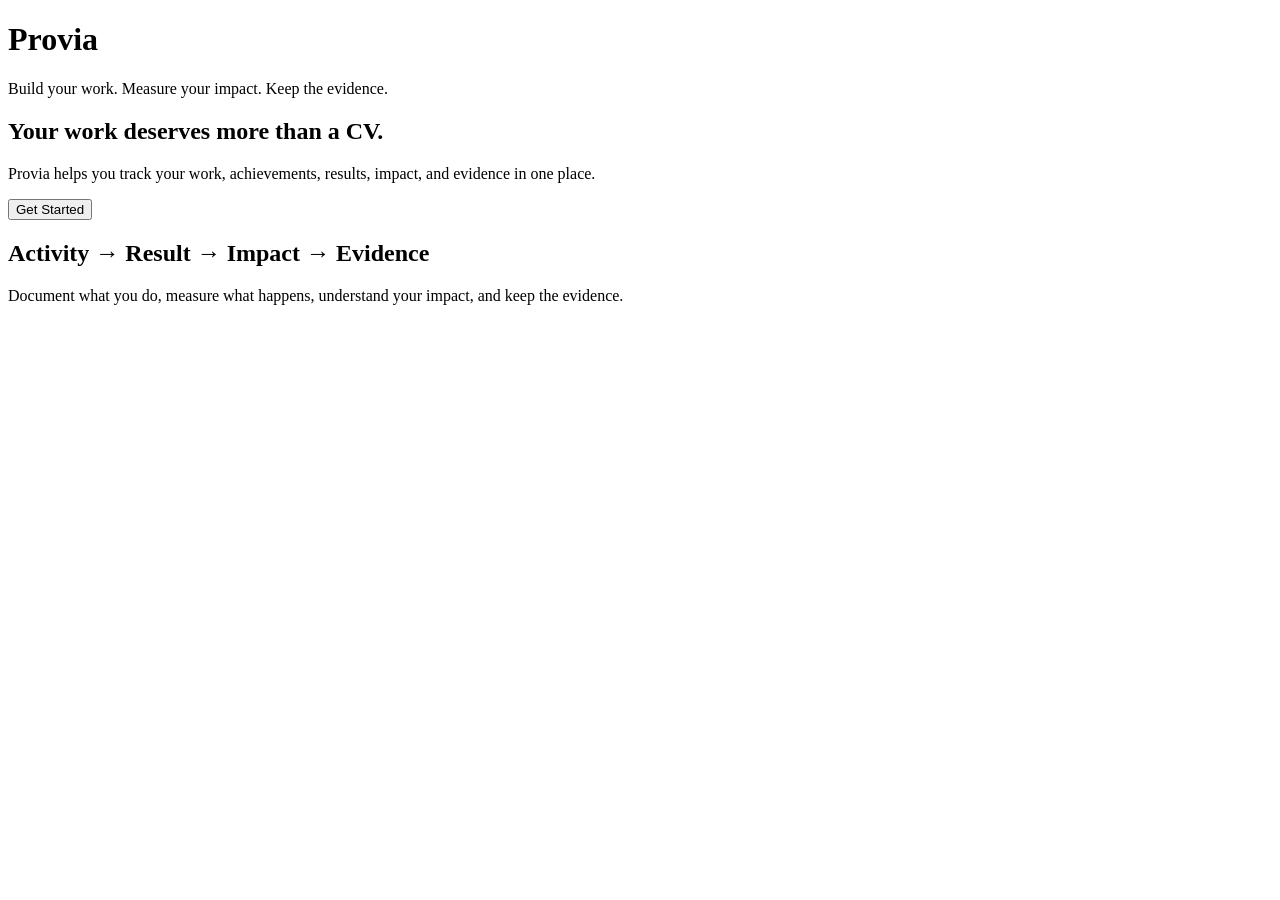
==== src/index.html @ b2397520 "Create initial Provia landing page Created the first Provia landing page with the core message and i" ====
<!DOCTYPE html>
<html lang="en">
<head>
    <meta charset="UTF-8">
    <meta name="viewport" content="width=device-width, initial-scale=1.0">
    <title>Provia — Professional Impact Platform</title>
    <link rel="stylesheet" href="style.css">
</head>
<body>

    <header>
        <h1>Provia</h1>
        <p>Build your work. Measure your impact. Keep the evidence.</p>
    </header>

    <main>
        <section>
            <h2>Your work deserves more than a CV.</h2>

            <p>
                Provia helps you track your work, achievements,
                results, impact, and evidence in one place.
            </p>

            <button>Get Started</button>
        </section>

        <section>
            <h2>Activity → Result → Impact → Evidence</h2>

            <p>
                Document what you do, measure what happens,
                understand your impact, and keep the evidence.
            </p>
        </section>
    </main>

</body>
</html>
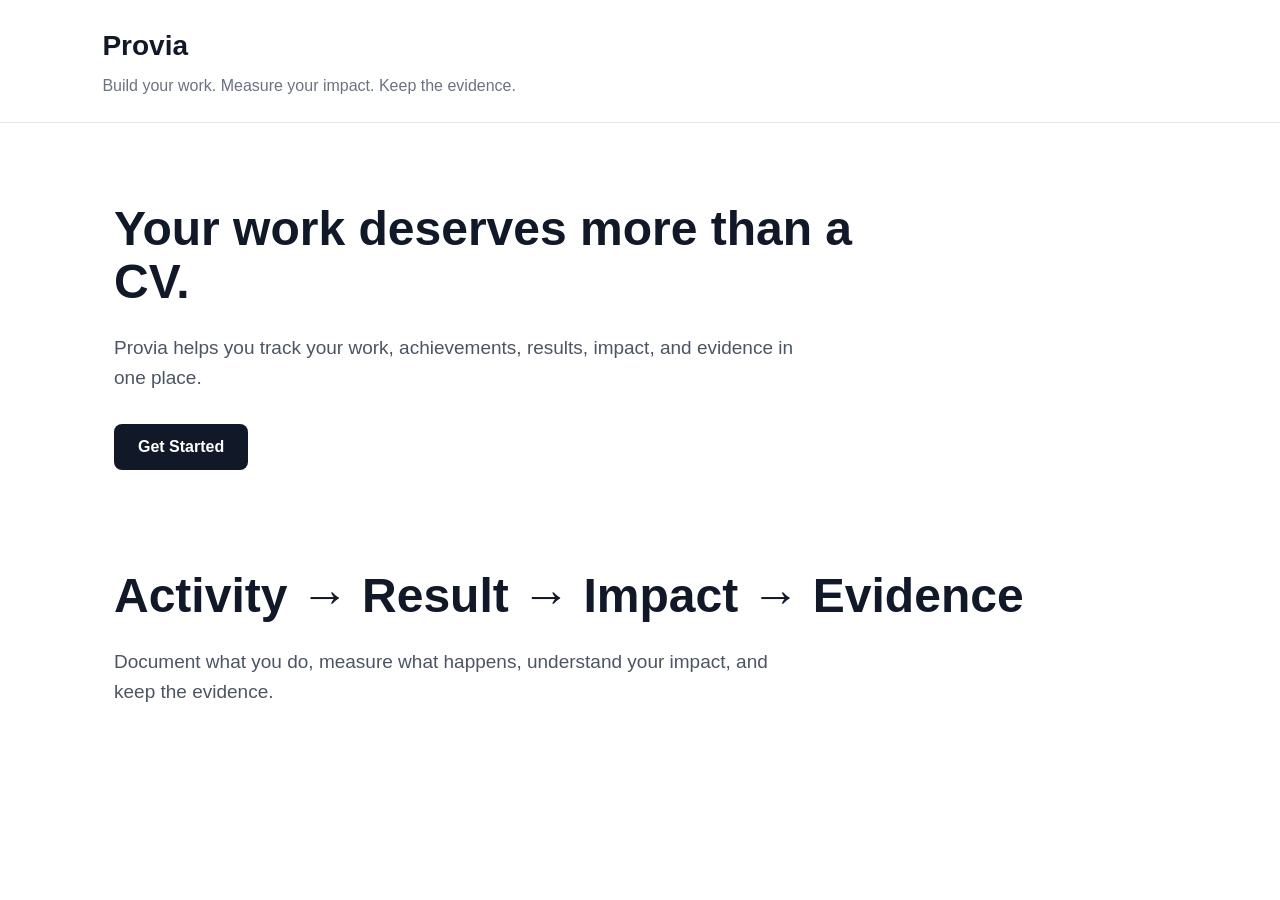
==== commit 8e910b02: "Connect landing page to signup Connected the Get Started button on the Provia landing page to the si" ====
--- a/src/index.html
+++ b/src/index.html
@@ -22,7 +22,9 @@
                 results, impact, and evidence in one place.
             </p>
 
-            <button>Get Started</button>
+           <a href="signup.html">
+    <button>Get Started</button>
+</a>
         </section>
 
         <section>
--- a/src/style.css
+++ b/src/style.css
@@ -0,0 +1,82 @@
+* {
+    box-sizing: border-box;
+    margin: 0;
+    padding: 0;
+}
+
+body {
+    font-family: Arial, sans-serif;
+    background: #ffffff;
+    color: #111827;
+    line-height: 1.6;
+}
+
+header {
+    padding: 24px 8%;
+    border-bottom: 1px solid #e5e7eb;
+}
+
+header h1 {
+    font-size: 28px;
+    margin-bottom: 4px;
+}
+
+header p {
+    color: #6b7280;
+}
+
+main {
+    max-width: 1100px;
+    margin: 0 auto;
+    padding: 80px 24px;
+}
+
+section {
+    margin-bottom: 100px;
+}
+
+section:first-child {
+    max-width: 750px;
+}
+
+h2 {
+    font-size: 48px;
+    line-height: 1.1;
+    margin-bottom: 24px;
+}
+
+section p {
+    font-size: 19px;
+    color: #4b5563;
+    max-width: 700px;
+    margin-bottom: 30px;
+}
+
+button {
+    border: none;
+    border-radius: 8px;
+    padding: 14px 24px;
+    font-size: 16px;
+    font-weight: 600;
+    cursor: pointer;
+    background: #111827;
+    color: #ffffff;
+}
+
+button:hover {
+    opacity: 0.9;
+}
+
+max-width: 700px {
+    main {
+        padding: 50px 20px;
+    }
+
+    h2 {
+        font-size: 36px;
+    }
+
+    section p {
+        font-size: 17px;
+    }
+}
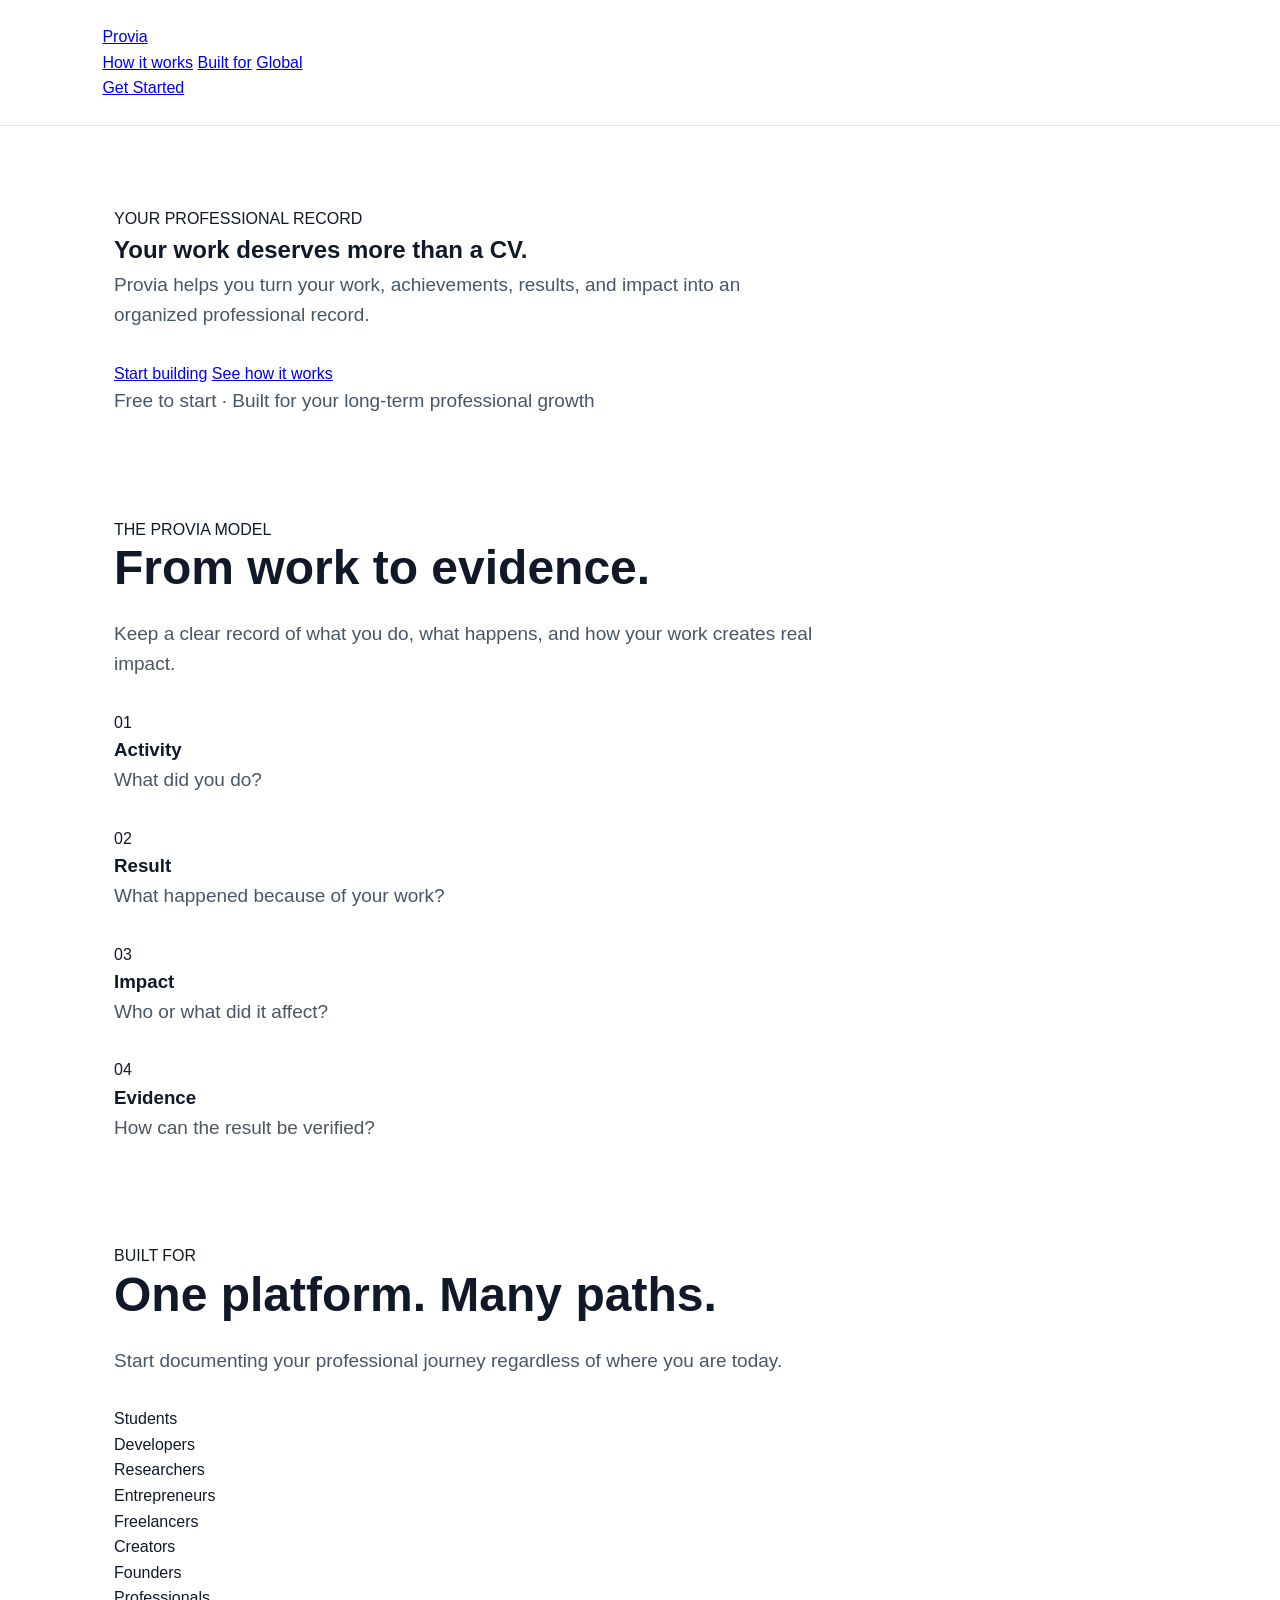
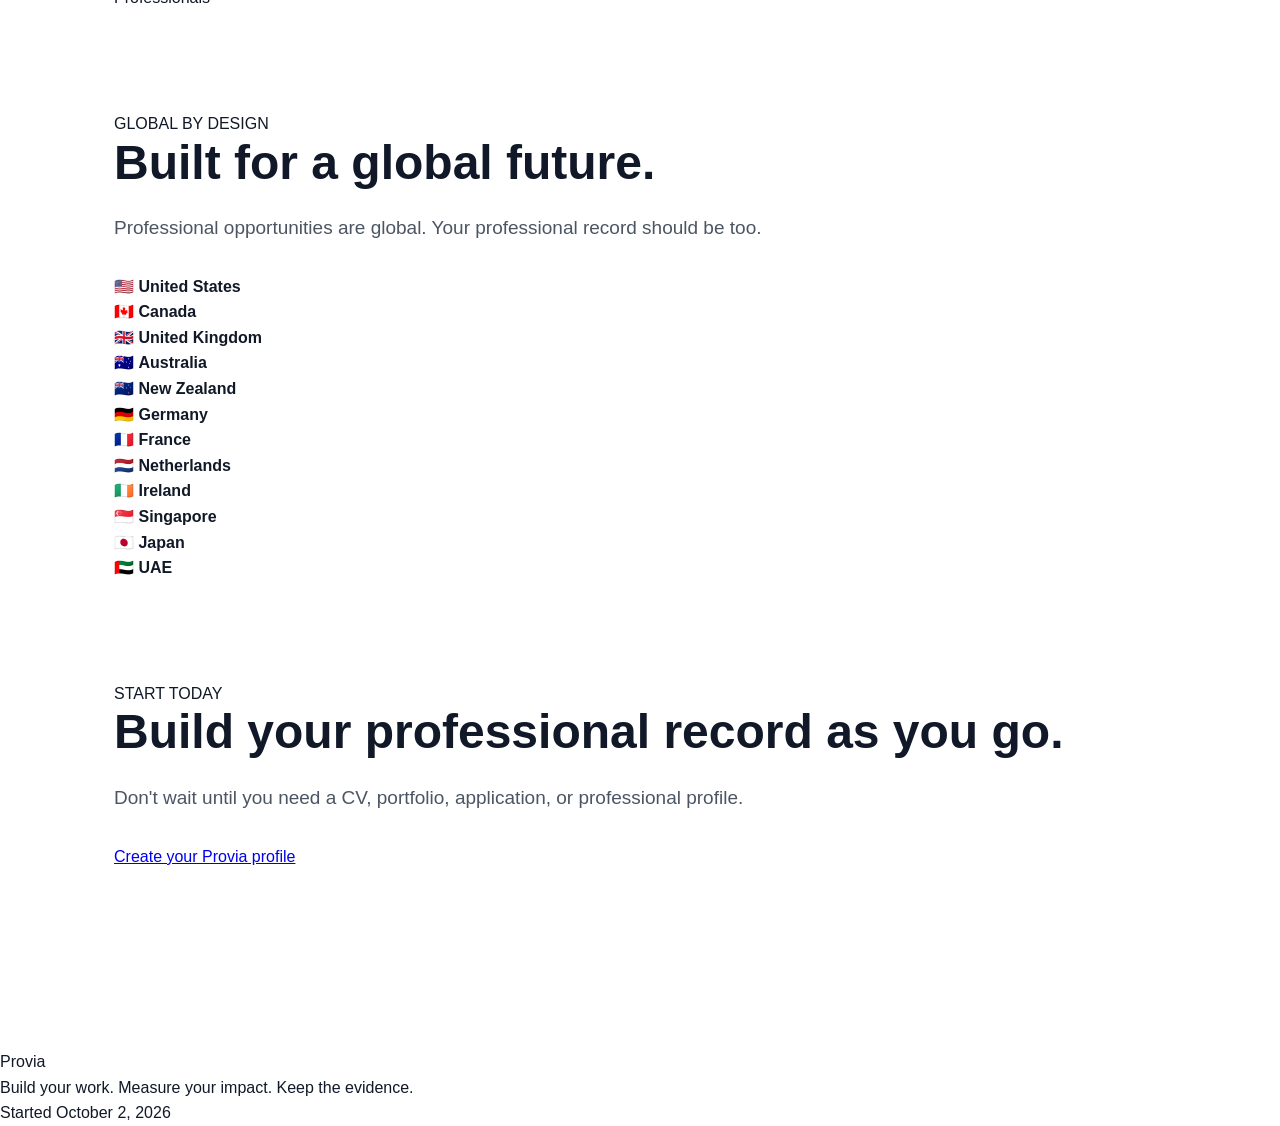
==== commit 926bb9bb: "Redesign Provia landing page Improved the Provia landing page structure, navigation, hero section, p" ====
--- a/src/index.html
+++ b/src/index.html
@@ -3,39 +3,214 @@
 <head>
     <meta charset="UTF-8">
     <meta name="viewport" content="width=device-width, initial-scale=1.0">
-    <title>Provia — Professional Impact Platform</title>
+    <title>Provia — Build Your Professional Record</title>
     <link rel="stylesheet" href="style.css">
 </head>
 <body>
 
-    <header>
-        <h1>Provia</h1>
+    <header class="navbar">
+        <a href="index.html" class="logo">Provia</a>
+
+        <nav>
+            <a href="#how-it-works">How it works</a>
+            <a href="#built-for">Built for</a>
+            <a href="#global">Global</a>
+        </nav>
+
+        <a href="signup.html" class="nav-button">Get Started</a>
+    </header>
+
+    <main>
+
+        <section class="hero">
+            <div class="hero-content">
+                <span class="eyebrow">YOUR PROFESSIONAL RECORD</span>
+
+                <h1>
+                    Your work deserves
+                    <span>more than a CV.</span>
+                </h1>
+
+                <p class="hero-text">
+                    Provia helps you turn your work, achievements,
+                    results, and impact into an organized professional record.
+                </p>
+
+                <div class="hero-actions">
+                    <a href="signup.html" class="primary-button">Start building</a>
+                    <a href="#how-it-works" class="secondary-button">See how it works</a>
+                </div>
+
+                <p class="hero-note">
+                    Free to start · Built for your long-term professional growth
+                </p>
+            </div>
+        </section>
+
+        <section class="process" id="how-it-works">
+            <div class="section-heading">
+                <span class="eyebrow">THE PROVIA MODEL</span>
+                <h2>From work to evidence.</h2>
+                <p>
+                    Keep a clear record of what you do, what happens,
+                    and how your work creates real impact.
+                </p>
+            </div>
+
+            <div class="process-grid">
+
+                <article class="process-card">
+                    <span class="card-number">01</span>
+                    <h3>Activity</h3>
+                    <p>What did you do?</p>
+                </article>
+
+                <article class="process-card">
+                    <span class="card-number">02</span>
+                    <h3>Result</h3>
+                    <p>What happened because of your work?</p>
+                </article>
+
+                <article class="process-card">
+                    <span class="card-number">03</span>
+                    <h3>Impact</h3>
+                    <p>Who or what did it affect?</p>
+                </article>
+
+                <article class="process-card">
+                    <span class="card-number">04</span>
+                    <h3>Evidence</h3>
+                    <p>How can the result be verified?</p>
+                </article>
+
+            </div>
+        </section>
+
+        <section class="built-for" id="built-for">
+            <div class="section-heading">
+                <span class="eyebrow">BUILT FOR</span>
+                <h2>One platform. Many paths.</h2>
+                <p>
+                    Start documenting your professional journey
+                    regardless of where you are today.
+                </p>
+            </div>
+
+            <div class="audience-grid">
+                <div>Students</div>
+                <div>Developers</div>
+                <div>Researchers</div>
+                <div>Entrepreneurs</div>
+                <div>Freelancers</div>
+                <div>Creators</div>
+                <div>Founders</div>
+                <div>Professionals</div>
+            </div>
+        </section>
+
+        <section class="global" id="global">
+            <div class="section-heading">
+                <span class="eyebrow">GLOBAL BY DESIGN</span>
+                <h2>Built for a global future.</h2>
+                <p>
+                    Professional opportunities are global.
+                    Your professional record should be too.
+                </p>
+            </div>
+
+            <div class="countries">
+
+                <div class="country">
+                    <span>🇺🇸</span>
+                    <strong>United States</strong>
+                </div>
+
+                <div class="country">
+                    <span>🇨🇦</span>
+                    <strong>Canada</strong>
+                </div>
+
+                <div class="country">
+                    <span>🇬🇧</span>
+                    <strong>United Kingdom</strong>
+                </div>
+
+                <div class="country">
+                    <span>🇦🇺</span>
+                    <strong>Australia</strong>
+                </div>
+
+                <div class="country">
+                    <span>🇳🇿</span>
+                    <strong>New Zealand</strong>
+                </div>
+
+                <div class="country">
+                    <span>🇩🇪</span>
+                    <strong>Germany</strong>
+                </div>
+
+                <div class="country">
+                    <span>🇫🇷</span>
+                    <strong>France</strong>
+                </div>
+
+                <div class="country">
+                    <span>🇳🇱</span>
+                    <strong>Netherlands</strong>
+                </div>
+
+                <div class="country">
+                    <span>🇮🇪</span>
+                    <strong>Ireland</strong>
+                </div>
+
+                <div class="country">
+                    <span>🇸🇬</span>
+                    <strong>Singapore</strong>
+                </div>
+
+                <div class="country">
+                    <span>🇯🇵</span>
+                    <strong>Japan</strong>
+                </div>
+
+                <div class="country">
+                    <span>🇦🇪</span>
+                    <strong>UAE</strong>
+                </div>
+
+            </div>
+        </section>
+
+        <section class="final-cta">
+            <span class="eyebrow">START TODAY</span>
+
+            <h2>
+                Build your professional
+                record as you go.
+            </h2>
+
+            <p>
+                Don't wait until you need a CV, portfolio,
+                application, or professional profile.
+            </p>
+
+            <a href="signup.html" class="primary-button">
+                Create your Provia profile
+            </a>
+        </section>
+
+    </main>
+
+    <footer>
+        <div class="footer-logo">Provia</div>
         <p>Build your work. Measure your impact. Keep the evidence.</p>
-    </header>
-
-    <main>
-        <section>
-            <h2>Your work deserves more than a CV.</h2>
-
-            <p>
-                Provia helps you track your work, achievements,
-                results, impact, and evidence in one place.
-            </p>
-
-           <a href="signup.html">
-    <button>Get Started</button>
-</a>
-        </section>
-
-        <section>
-            <h2>Activity → Result → Impact → Evidence</h2>
-
-            <p>
-                Document what you do, measure what happens,
-                understand your impact, and keep the evidence.
-            </p>
-        </section>
-    </main>
+        <p class="copyright">Started October 2, 2026</p>
+    </footer>
 
 </body>
 </html>
+
+
+
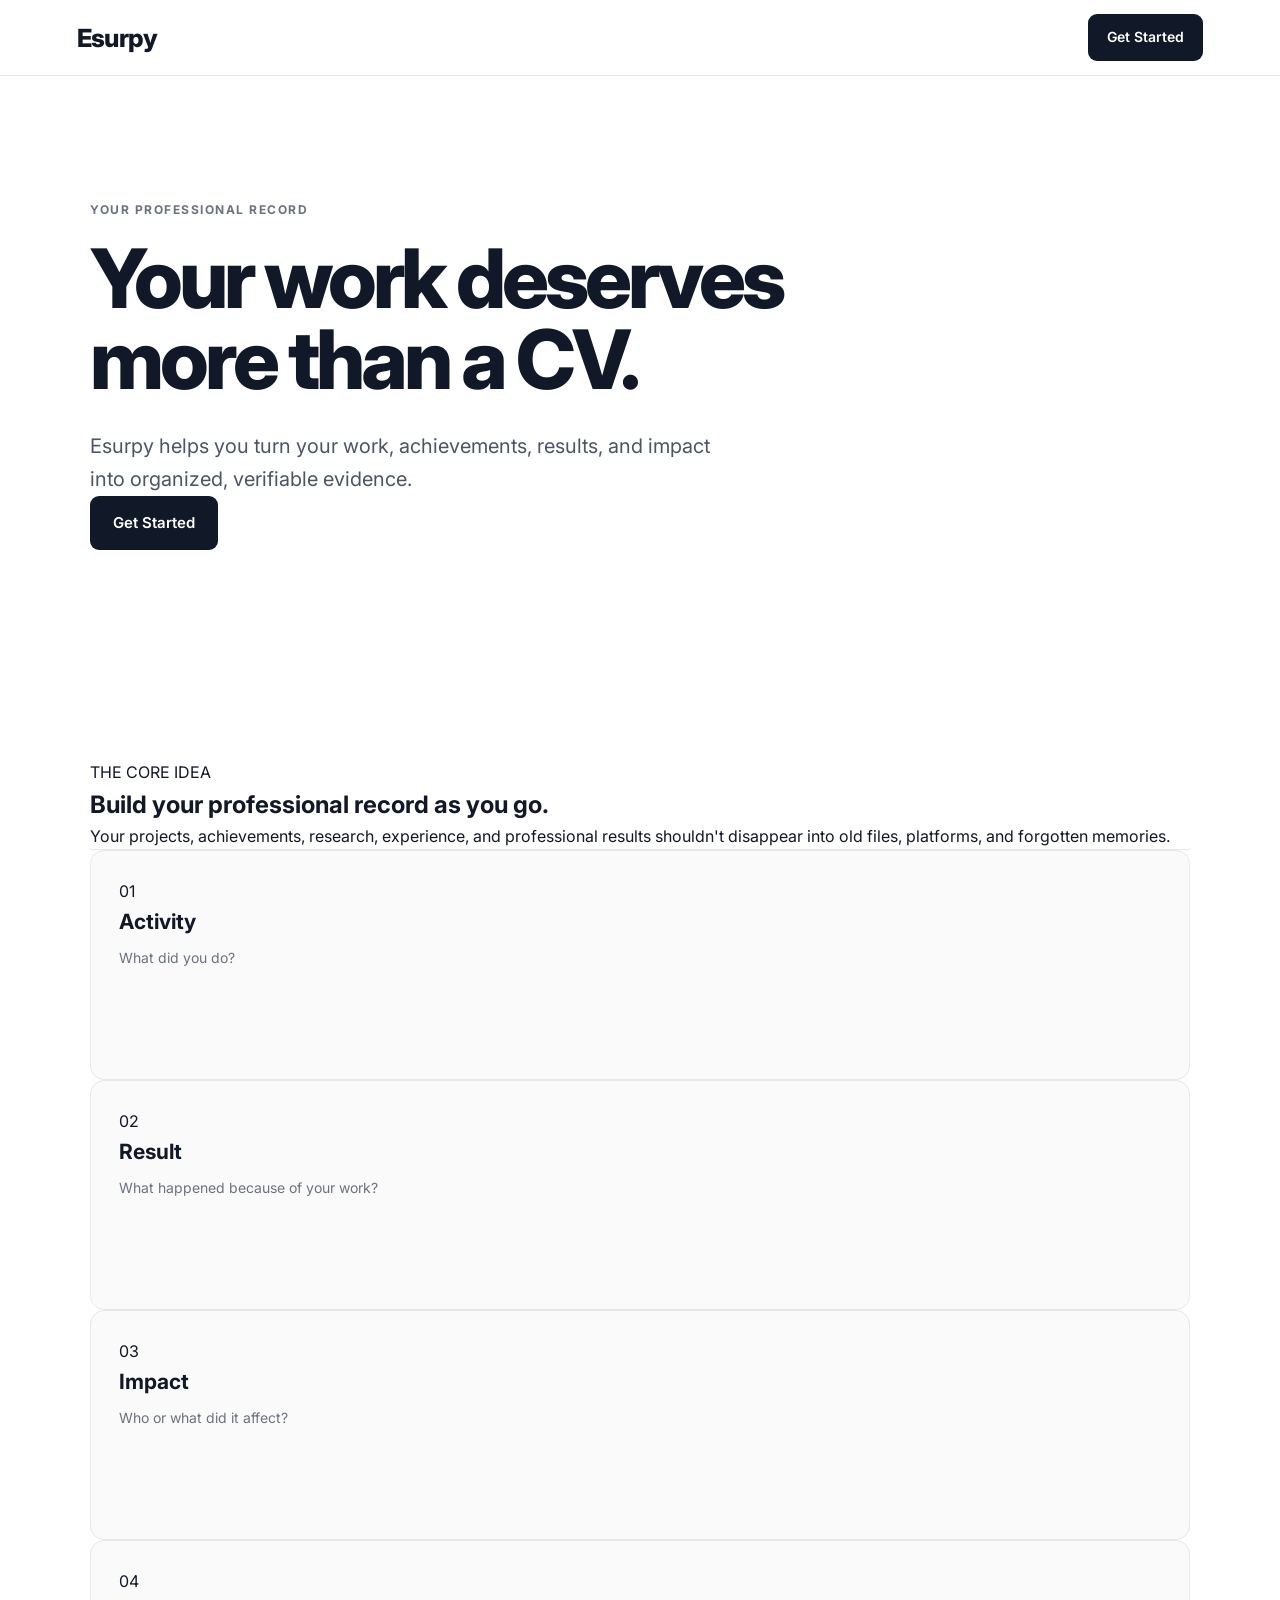
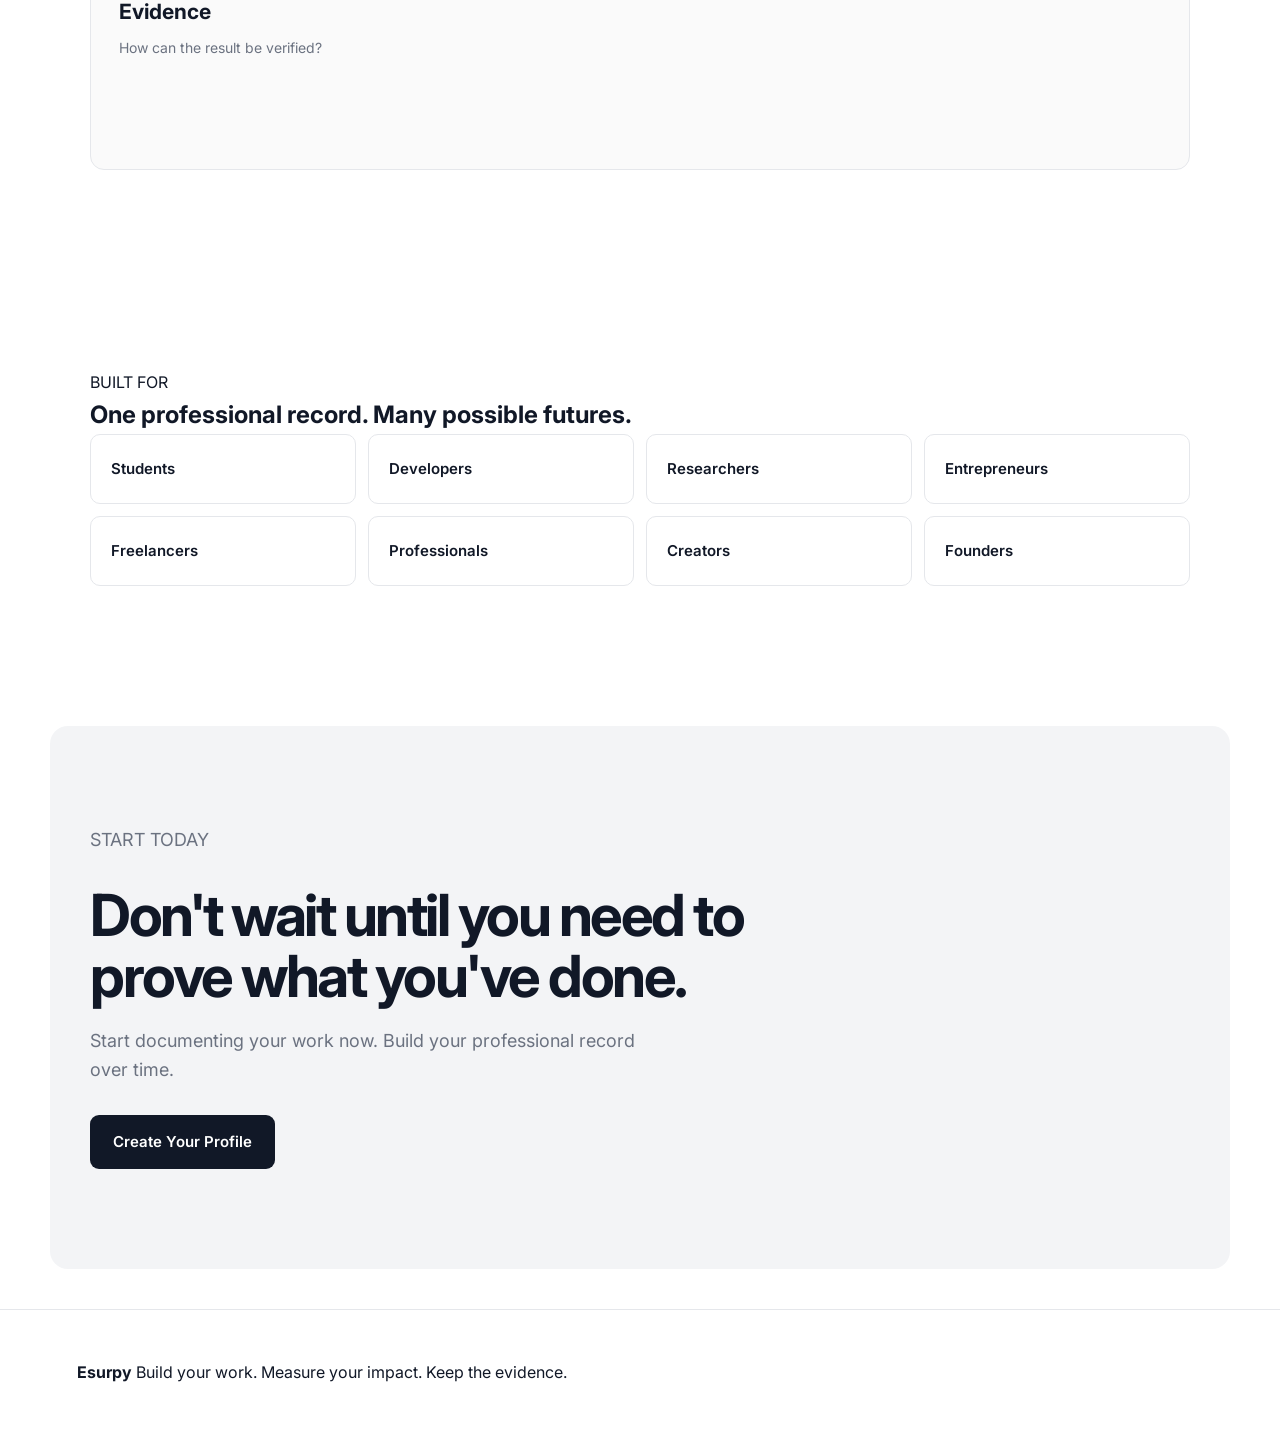
==== commit c74be57c: "Redesign Esurpy landing page Rebranded the landing page from Provia to Esurpy and introduced a new v" ====
--- a/src/index.html
+++ b/src/index.html
@@ -3,19 +3,13 @@
 <head>
     <meta charset="UTF-8">
     <meta name="viewport" content="width=device-width, initial-scale=1.0">
-    <title>Provia — Build Your Professional Record</title>
+    <title>Esurpy — Your Work. Your Impact.</title>
     <link rel="stylesheet" href="style.css">
 </head>
 <body>
 
     <header class="navbar">
-        <a href="index.html" class="logo">Provia</a>
-
-        <nav>
-            <a href="#how-it-works">How it works</a>
-            <a href="#built-for">Built for</a>
-            <a href="#global">Global</a>
-        </nav>
+        <a href="index.html" class="logo">Esurpy</a>
 
         <a href="signup.html" class="nav-button">Get Started</a>
     </header>
@@ -23,77 +17,70 @@
     <main>
 
         <section class="hero">
+            <div class="hero-overlay"></div>
+
             <div class="hero-content">
-                <span class="eyebrow">YOUR PROFESSIONAL RECORD</span>
+                <p class="eyebrow">YOUR PROFESSIONAL RECORD</p>
 
-                <h1>
-                    Your work deserves
-                    <span>more than a CV.</span>
-                </h1>
+                <h1>Your work deserves more than a CV.</h1>
 
                 <p class="hero-text">
-                    Provia helps you turn your work, achievements,
-                    results, and impact into an organized professional record.
+                    Esurpy helps you turn your work, achievements,
+                    results, and impact into organized, verifiable evidence.
                 </p>
 
-                <div class="hero-actions">
-                    <a href="signup.html" class="primary-button">Start building</a>
-                    <a href="#how-it-works" class="secondary-button">See how it works</a>
-                </div>
-
-                <p class="hero-note">
-                    Free to start · Built for your long-term professional growth
-                </p>
+                <a href="signup.html" class="primary-button">
+                    Get Started
+                </a>
             </div>
         </section>
 
-        <section class="process" id="how-it-works">
-            <div class="section-heading">
-                <span class="eyebrow">THE PROVIA MODEL</span>
-                <h2>From work to evidence.</h2>
-                <p>
-                    Keep a clear record of what you do, what happens,
-                    and how your work creates real impact.
-                </p>
-            </div>
+        <section class="intro">
+            <p class="section-label">THE CORE IDEA</p>
 
-            <div class="process-grid">
+            <h2>Build your professional record as you go.</h2>
 
-                <article class="process-card">
-                    <span class="card-number">01</span>
+            <p class="section-text">
+                Your projects, achievements, research, experience, and
+                professional results shouldn't disappear into old files,
+                platforms, and forgotten memories.
+            </p>
+
+            <div class="process">
+
+                <div class="process-card">
+                    <span>01</span>
                     <h3>Activity</h3>
                     <p>What did you do?</p>
-                </article>
+                </div>
 
-                <article class="process-card">
-                    <span class="card-number">02</span>
+                <div class="process-card">
+                    <span>02</span>
                     <h3>Result</h3>
                     <p>What happened because of your work?</p>
-                </article>
+                </div>
 
-                <article class="process-card">
-                    <span class="card-number">03</span>
+                <div class="process-card">
+                    <span>03</span>
                     <h3>Impact</h3>
                     <p>Who or what did it affect?</p>
-                </article>
+                </div>
 
-                <article class="process-card">
-                    <span class="card-number">04</span>
+                <div class="process-card">
+                    <span>04</span>
                     <h3>Evidence</h3>
                     <p>How can the result be verified?</p>
-                </article>
+                </div>
 
             </div>
         </section>
 
-        <section class="built-for" id="built-for">
-            <div class="section-heading">
-                <span class="eyebrow">BUILT FOR</span>
-                <h2>One platform. Many paths.</h2>
-                <p>
-                    Start documenting your professional journey
-                    regardless of where you are today.
-                </p>
+        <section class="audience">
+            <div>
+                <p class="section-label">BUILT FOR</p>
+
+                <h2>One professional record.
+Many possible futures.</h2>
             </div>
 
             <div class="audience-grid">
@@ -102,115 +89,35 @@
                 <div>Researchers</div>
                 <div>Entrepreneurs</div>
                 <div>Freelancers</div>
+                <div>Professionals</div>
                 <div>Creators</div>
                 <div>Founders</div>
-                <div>Professionals</div>
-            </div>
-        </section>
-
-        <section class="global" id="global">
-            <div class="section-heading">
-                <span class="eyebrow">GLOBAL BY DESIGN</span>
-                <h2>Built for a global future.</h2>
-                <p>
-                    Professional opportunities are global.
-                    Your professional record should be too.
-                </p>
-            </div>
-
-            <div class="countries">
-
-                <div class="country">
-                    <span>🇺🇸</span>
-                    <strong>United States</strong>
-                </div>
-
-                <div class="country">
-                    <span>🇨🇦</span>
-                    <strong>Canada</strong>
-                </div>
-
-                <div class="country">
-                    <span>🇬🇧</span>
-                    <strong>United Kingdom</strong>
-                </div>
-
-                <div class="country">
-                    <span>🇦🇺</span>
-                    <strong>Australia</strong>
-                </div>
-
-                <div class="country">
-                    <span>🇳🇿</span>
-                    <strong>New Zealand</strong>
-                </div>
-
-                <div class="country">
-                    <span>🇩🇪</span>
-                    <strong>Germany</strong>
-                </div>
-
-                <div class="country">
-                    <span>🇫🇷</span>
-                    <strong>France</strong>
-                </div>
-
-                <div class="country">
-                    <span>🇳🇱</span>
-                    <strong>Netherlands</strong>
-                </div>
-
-                <div class="country">
-                    <span>🇮🇪</span>
-                    <strong>Ireland</strong>
-                </div>
-
-                <div class="country">
-                    <span>🇸🇬</span>
-                    <strong>Singapore</strong>
-                </div>
-
-                <div class="country">
-                    <span>🇯🇵</span>
-                    <strong>Japan</strong>
-                </div>
-
-                <div class="country">
-                    <span>🇦🇪</span>
-                    <strong>UAE</strong>
-                </div>
-
             </div>
         </section>
 
         <section class="final-cta">
-            <span class="eyebrow">START TODAY</span>
 
-            <h2>
-                Build your professional
-                record as you go.
-            </h2>
+            <p class="section-label">START TODAY</p>
+
+            <h2>Don't wait until you need to prove what you've done.</h2>
 
             <p>
-                Don't wait until you need a CV, portfolio,
-                application, or professional profile.
+                Start documenting your work now.
+                Build your professional record over time.
             </p>
 
             <a href="signup.html" class="primary-button">
-                Create your Provia profile
+                Create Your Profile
             </a>
+
         </section>
 
     </main>
 
     <footer>
-        <div class="footer-logo">Provia</div>
-        <p>Build your work. Measure your impact. Keep the evidence.</p>
-        <p class="copyright">Started October 2, 2026</p>
+        <strong>Esurpy</strong>
+        <span>Build your work. Measure your impact. Keep the evidence.</span>
     </footer>
 
 </body>
 </html>
-
-
-
--- a/src/style.css
+++ b/src/style.css
@@ -1,82 +1,387 @@
+@import url('https://fonts.googleapis.com/css2?family=Inter:wght@400;500;600;700;800&display=swap');
+
 * {
     box-sizing: border-box;
     margin: 0;
     padding: 0;
 }
 
+html {
+    scroll-behavior: smooth;
+}
+
 body {
-    font-family: Arial, sans-serif;
+    font-family: "Inter", Arial, sans-serif;
     background: #ffffff;
     color: #111827;
     line-height: 1.6;
 }
 
-header {
-    padding: 24px 8%;
+a {
+    color: inherit;
+    text-decoration: none;
+}
+
+.navbar {
+    height: 76px;
+    padding: 0 6%;
+    display: flex;
+    align-items: center;
+    justify-content: space-between;
     border-bottom: 1px solid #e5e7eb;
-}
-
-header h1 {
-    font-size: 28px;
-    margin-bottom: 4px;
-}
-
-header p {
-    color: #6b7280;
-}
-
-main {
-    max-width: 1100px;
-    margin: 0 auto;
-    padding: 80px 24px;
-}
-
-section {
-    margin-bottom: 100px;
-}
-
-section:first-child {
-    max-width: 750px;
-}
-
-h2 {
-    font-size: 48px;
-    line-height: 1.1;
-    margin-bottom: 24px;
-}
-
-section p {
-    font-size: 19px;
-    color: #4b5563;
-    max-width: 700px;
-    margin-bottom: 30px;
-}
-
-button {
-    border: none;
-    border-radius: 8px;
-    padding: 14px 24px;
-    font-size: 16px;
-    font-weight: 600;
-    cursor: pointer;
+    background: rgba(255, 255, 255, 0.95);
+}
+
+.logo,
+.footer-logo {
+    font-size: 25px;
+    font-weight: 800;
+    letter-spacing: -0.7px;
+}
+
+.navbar nav {
+    display: flex;
+    gap: 32px;
+    margin-left: auto;
+    margin-right: 32px;
+}
+
+.navbar nav a {
+    font-size: 14px;
+    font-weight: 500;
+    color: #6b7280;
+    transition: color 0.2s ease;
+}
+
+.navbar nav a:hover {
+    color: #111827;
+}
+
+.nav-button,
+.primary-button {
+    display: inline-flex;
+    align-items: center;
+    justify-content: center;
     background: #111827;
     color: #ffffff;
-}
-
-button:hover {
+    border-radius: 9px;
+    font-size: 14px;
+    font-weight: 600;
+    padding: 12px 19px;
+    transition: transform 0.2s ease, opacity 0.2s ease;
+}
+
+.nav-button:hover,
+.primary-button:hover {
+    transform: translateY(-1px);
     opacity: 0.9;
 }
 
-max-width: 700px {
-    main {
-        padding: 50px 20px;
-    }
-
-    h2 {
-        font-size: 36px;
-    }
-
-    section p {
+.hero {
+    max-width: 1180px;
+    margin: 0 auto;
+    padding: 120px 40px 110px;
+}
+
+.hero-content {
+    max-width: 820px;
+}
+
+.eyebrow {
+    display: inline-block;
+    margin-bottom: 20px;
+    font-size: 12px;
+    font-weight: 700;
+    letter-spacing: 1.5px;
+    color: #6b7280;
+}
+
+.hero h1 {
+    font-size: clamp(48px, 7vw, 82px);
+    line-height: 0.98;
+    letter-spacing: -4px;
+    font-weight: 800;
+    max-width: 850px;
+}
+
+.hero h1 span {
+    display: block;
+    color: #6b7280;
+}
+
+.hero-text {
+    max-width: 650px;
+    margin-top: 30px;
+    font-size: 20px;
+    line-height: 1.65;
+    color: #4b5563;
+}
+
+.hero-actions {
+    display: flex;
+    align-items: center;
+    gap: 14px;
+    margin-top: 36px;
+}
+
+.primary-button {
+    padding: 15px 23px;
+    font-size: 15px;
+}
+
+.secondary-button {
+    padding: 14px 22px;
+    border: 1px solid #d1d5db;
+    border-radius: 9px;
+    font-size: 15px;
+    font-weight: 600;
+    transition: background 0.2s ease;
+}
+
+.secondary-button:hover {
+    background: #f9fafb;
+}
+
+.hero-note {
+    margin-top: 18px;
+    font-size: 13px;
+    color: #9ca3af;
+}
+
+section {
+    max-width: 1180px;
+    margin: 0 auto;
+    padding: 100px 40px;
+}
+
+.section-heading {
+    max-width: 650px;
+    margin-bottom: 48px;
+}
+
+.section-heading h2 {
+    font-size: clamp(36px, 5vw, 54px);
+    line-height: 1.05;
+    letter-spacing: -2px;
+    margin-bottom: 18px;
+}
+
+.section-heading p {
+    font-size: 18px;
+    color: #6b7280;
+    max-width: 600px;
+}
+
+.process {
+    border-top: 1px solid #e5e7eb;
+}
+
+.process-grid {
+    display: grid;
+    grid-template-columns: repeat(4, 1fr);
+    gap: 16px;
+}
+
+.process-card {
+    min-height: 230px;
+    padding: 28px;
+    border: 1px solid #e5e7eb;
+    border-radius: 14px;
+    background: #fafafa;
+    transition: transform 0.2s ease, box-shadow 0.2s ease;
+}
+
+.process-card:hover {
+    transform: translateY(-4px);
+    box-shadow: 0 12px 30px rgba(17, 24, 39, 0.08);
+}
+
+.card-number {
+    display: block;
+    margin-bottom: 65px;
+    font-size: 12px;
+    font-weight: 700;
+    color: #9ca3af;
+}
+
+.process-card h3 {
+    font-size: 21px;
+    margin-bottom: 8px;
+}
+
+.process-card p {
+    font-size: 14px;
+    color: #6b7280;
+}
+
+.built-for {
+    border-top: 1px solid #e5e7eb;
+}
+
+.audience-grid {
+    display: grid;
+    grid-template-columns: repeat(4, 1fr);
+    gap: 12px;
+}
+
+.audience-grid div {
+    padding: 22px 20px;
+    border: 1px solid #e5e7eb;
+    border-radius: 10px;
+    font-size: 15px;
+    font-weight: 600;
+    background: #ffffff;
+}
+
+.global {
+    border-top: 1px solid #e5e7eb;
+}
+
+.countries {
+    display: grid;
+    grid-template-columns: repeat(3, 1fr);
+    gap: 12px;
+}
+
+.country {
+    display: flex;
+    align-items: center;
+    gap: 14px;
+    padding: 20px;
+    border: 1px solid #e5e7eb;
+    border-radius: 10px;
+    background: #fafafa;
+}
+
+.country span {
+    font-size: 27px;
+}
+
+.country strong {
+    font-size: 14px;
+}
+
+.final-cta {
+    max-width: 1180px;
+    margin-top: 40px;
+    margin-bottom: 40px;
+    padding: 100px 40px;
+    border-radius: 18px;
+    background: #f3f4f6;
+}
+
+.final-cta h2 {
+    max-width: 700px;
+    font-size: clamp(38px, 5vw, 58px);
+    line-height: 1.05;
+    letter-spacing: -2.5px;
+    margin-bottom: 20px;
+}
+
+.final-cta p {
+    max-width: 560px;
+    margin-bottom: 30px;
+    font-size: 18px;
+    color: #6b7280;
+}
+
+footer {
+    padding: 50px 6%;
+    border-top: 1px solid #e5e7eb;
+}
+
+footer p {
+    margin-top: 8px;
+    font-size: 14px;
+    color: #6b7280;
+}
+
+footer .copyright {
+    margin-top: 24px;
+    font-size: 12px;
+    color: #9ca3af;
+}
+
+max-width: 800px {
+    .navbar {
+        padding: 0 20px;
+    }
+
+    .navbar nav {
+        display: none;
+    }
+
+    .hero {
+        padding: 80px 24px;
+    }
+
+    .hero h1 {
+        letter-spacing: -2.5px;
+    }
+
+    section {
+        padding: 75px 24px;
+    }
+
+    .process-grid {
+        grid-template-columns: repeat(2, 1fr);
+    }
+
+    .audience-grid {
+        grid-template-columns: repeat(2, 1fr);
+    }
+
+    .countries {
+        grid-template-columns: repeat(2, 1fr);
+    }
+
+    .final-cta {
+        margin: 20px 16px 40px;
+        padding: 70px 28px;
+    }
+}
+
+max-width: 520px {
+    .nav-button {
+        padding: 10px 14px;
+    }
+
+    .hero {
+        padding-top: 65px;
+    }
+
+    .hero h1 {
+        font-size: 45px;
+    }
+
+    .hero-text {
         font-size: 17px;
     }
-}
+
+    .hero-actions {
+        flex-direction: column;
+        align-items: stretch;
+    }
+
+    .primary-button,
+    .secondary-button {
+        width: 100%;
+        text-align: center;
+    }
+
+    .process-grid,
+    .audience-grid,
+    .countries {
+        grid-template-columns: 1fr;
+    }
+
+    .process-card {
+        min-height: 190px;
+    }
+
+    .card-number {
+        margin-bottom: 40px;
+    }
+}
+
+
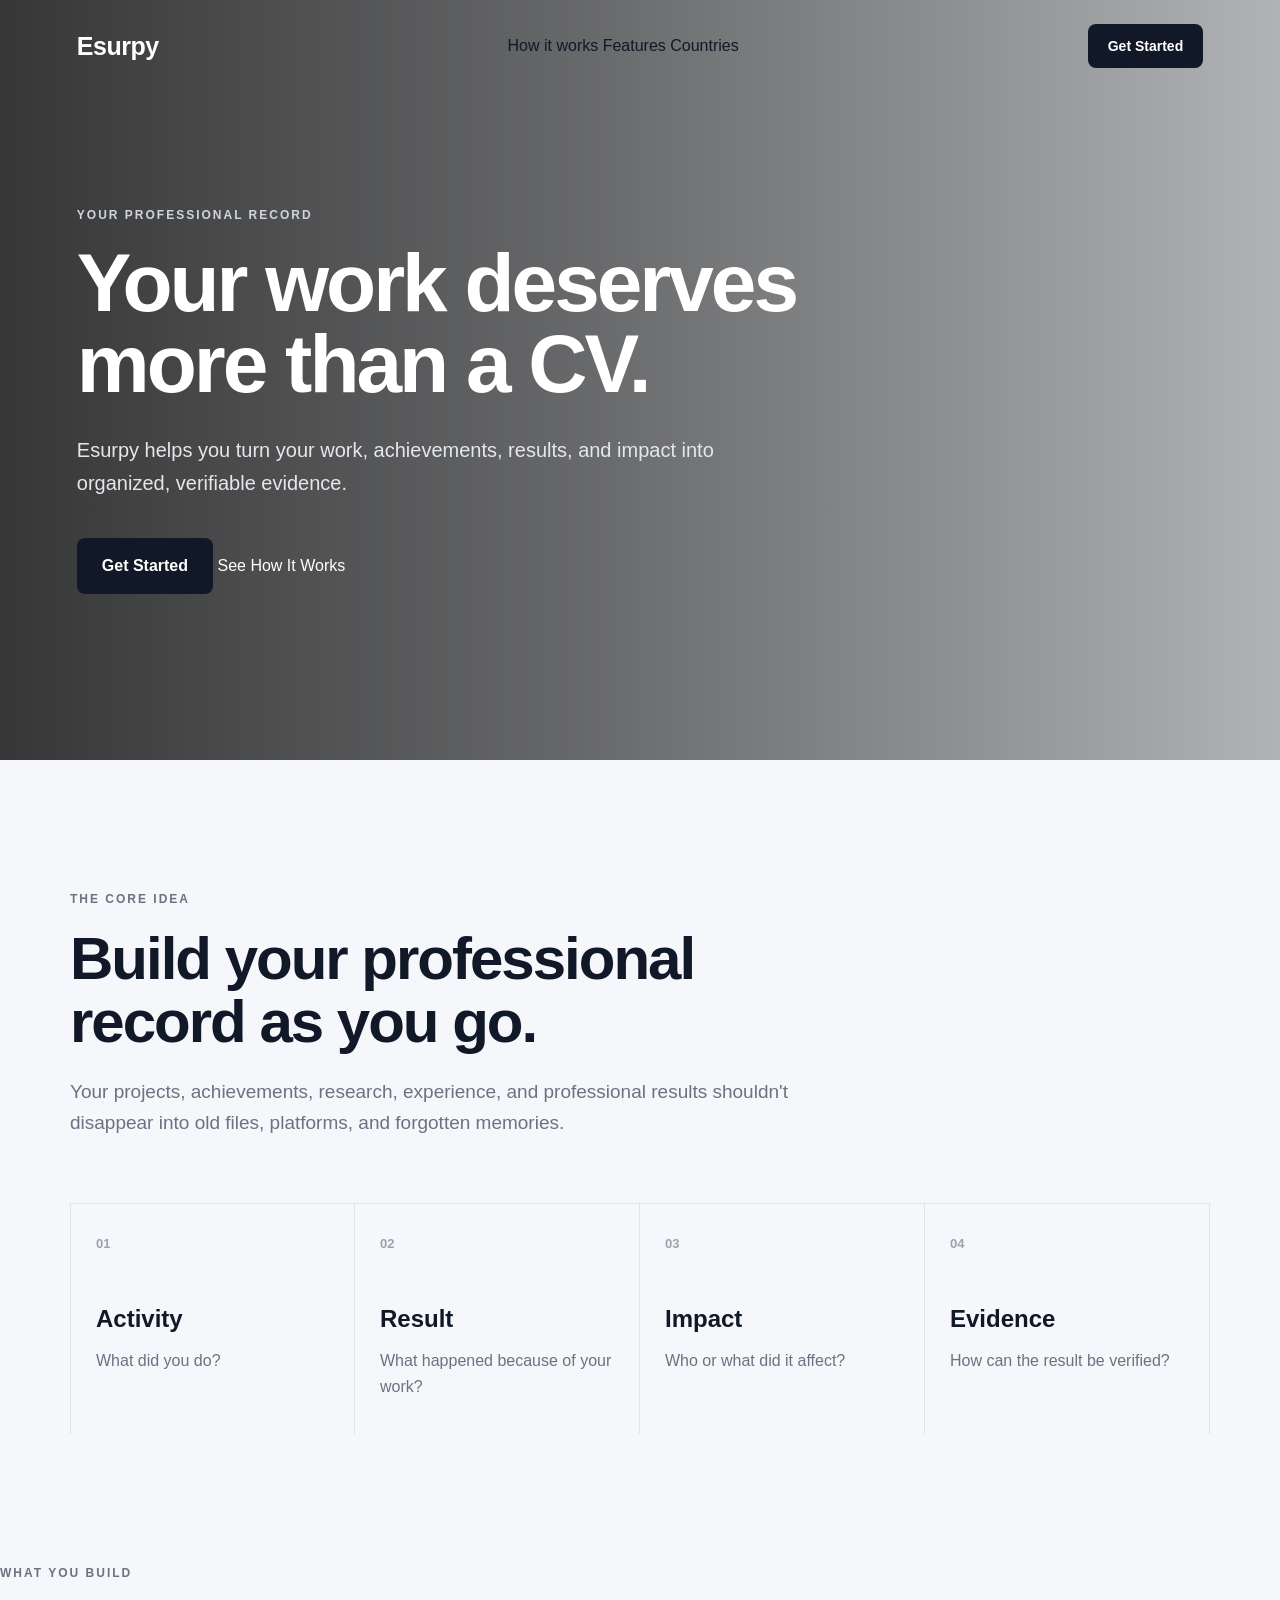
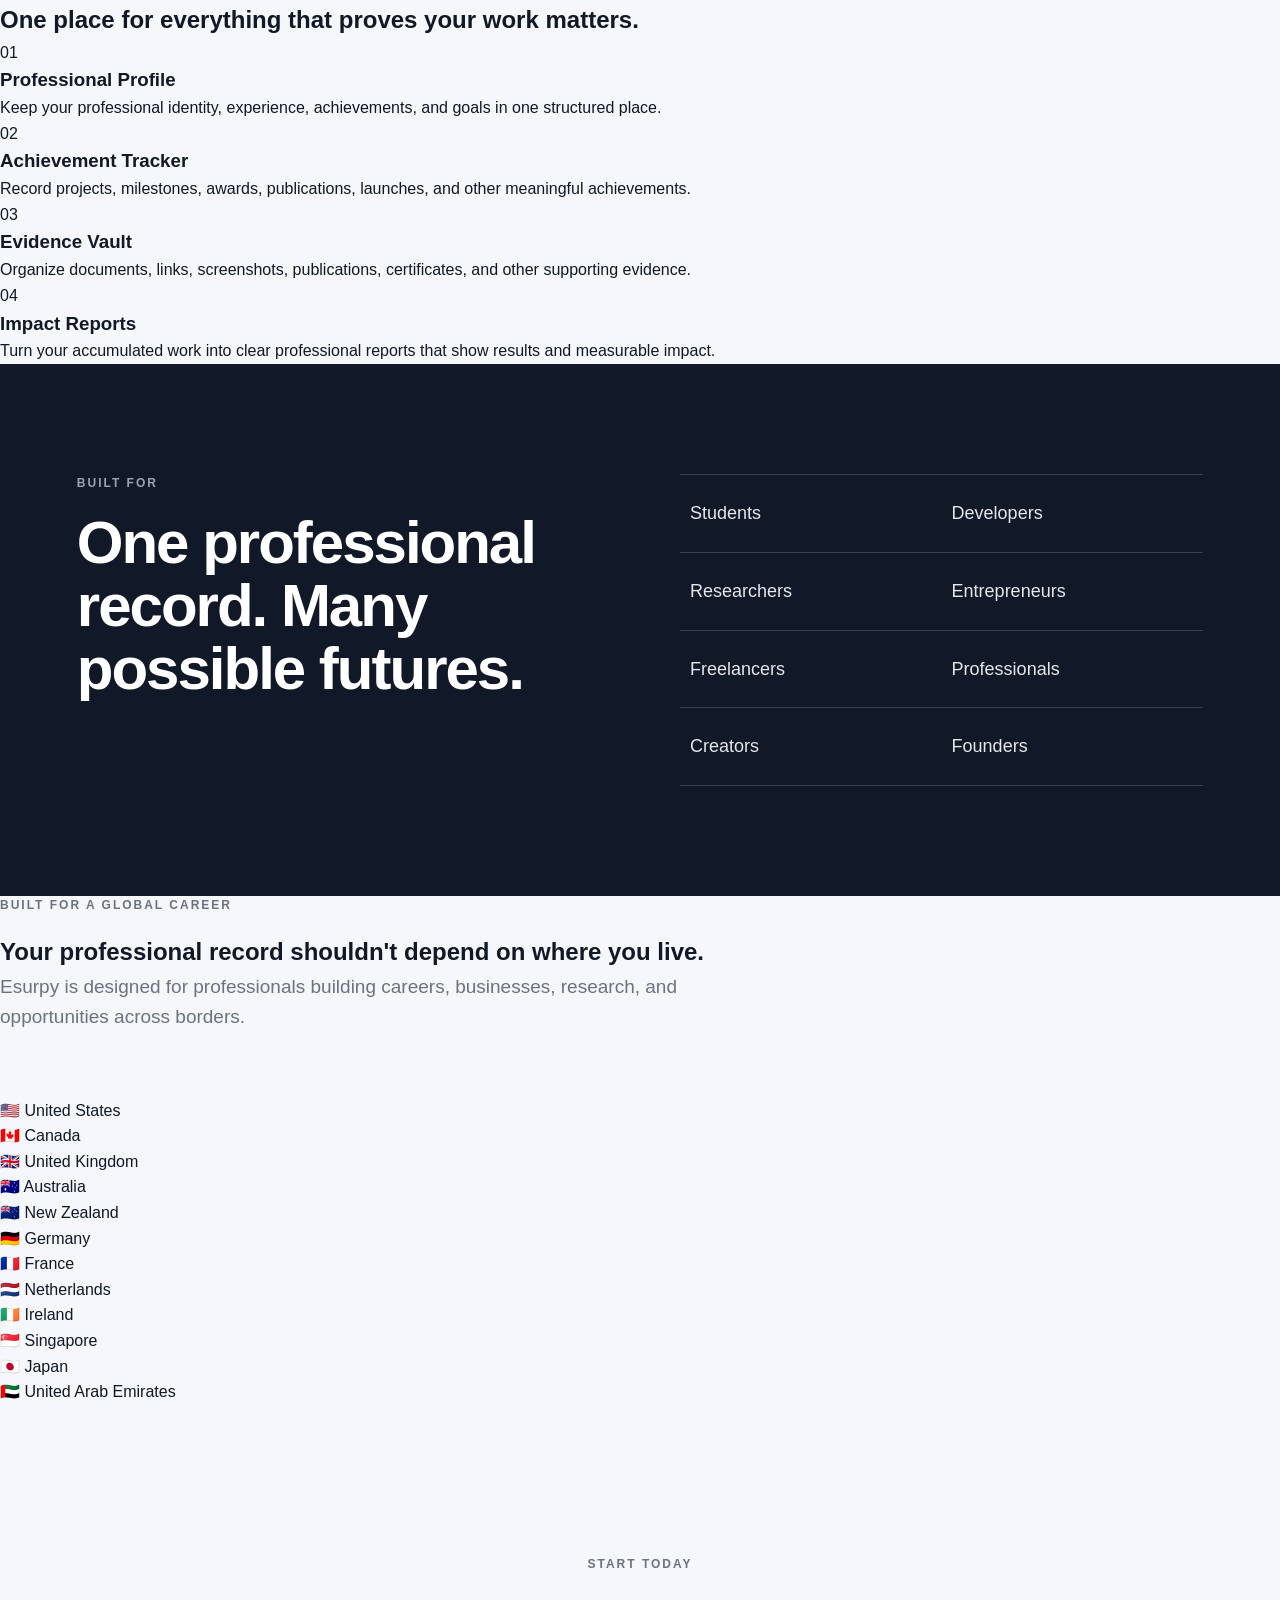
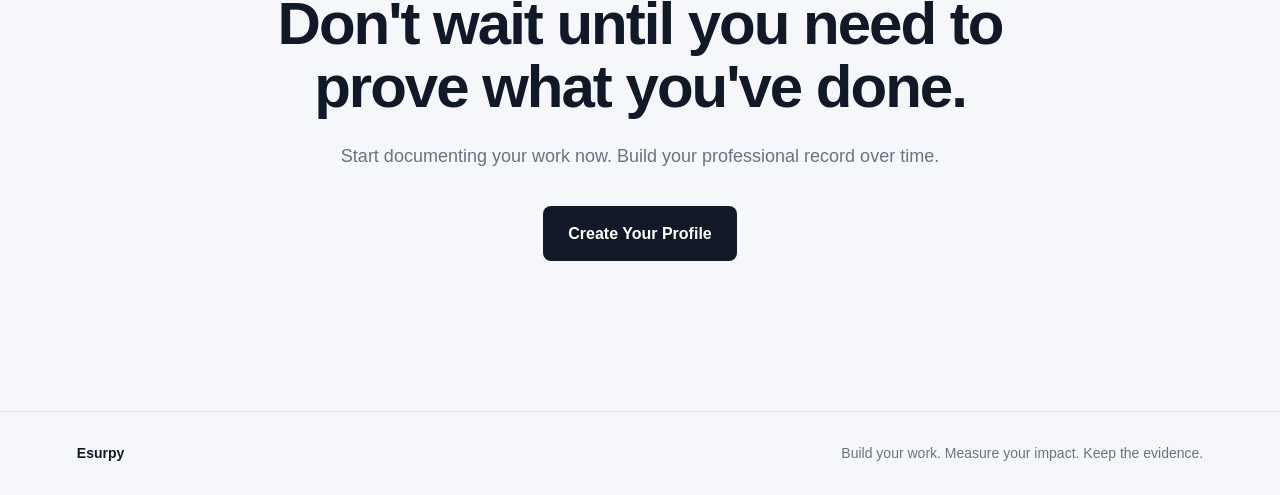
==== commit 39b1ffab: "Expand Esurpy landing page Expanded the Esurpy landing page with improved navigation, a New York her" ====
--- a/src/index.html
+++ b/src/index.html
@@ -9,12 +9,20 @@
 <body>
 
     <header class="navbar">
-        <a href="index.html" class="logo">Esurpy</a>
+        <a href="#top" class="logo">Esurpy</a>
+
+        <nav class="nav-links">
+            <a href="#how-it-works">How it works</a>
+            <a href="#features">Features</a>
+            <a href="#countries">Countries</a>
+        </nav>
 
         <a href="signup.html" class="nav-button">Get Started</a>
     </header>
 
-    <main>
+    <main id="top">
+
+        <!-- HERO -->
 
         <section class="hero">
             <div class="hero-overlay"></div>
@@ -29,13 +37,22 @@
                     results, and impact into organized, verifiable evidence.
                 </p>
 
-                <a href="signup.html" class="primary-button">
-                    Get Started
-                </a>
-            </div>
-        </section>
-
-        <section class="intro">
+                <div class="hero-actions">
+                    <a href="signup.html" class="primary-button">
+                        Get Started
+                    </a>
+
+                    <a href="#how-it-works" class="secondary-button">
+                        See How It Works
+                    </a>
+                </div>
+            </div>
+        </section>
+
+        <!-- INTRO -->
+
+        <section class="intro" id="how-it-works">
+
             <p class="section-label">THE CORE IDEA</p>
 
             <h2>Build your professional record as you go.</h2>
@@ -73,14 +90,76 @@
                 </div>
 
             </div>
-        </section>
+
+        </section>
+
+        <!-- FEATURES -->
+
+        <section class="features" id="features">
+
+            <div class="features-heading">
+                <p class="section-label">WHAT YOU BUILD</p>
+
+                <h2>
+                    One place for everything
+                    that proves your work matters.
+                </h2>
+            </div>
+
+            <div class="feature-grid">
+
+                <article class="feature-card">
+                    <span>01</span>
+                    <h3>Professional Profile</h3>
+                    <p>
+                        Keep your professional identity, experience,
+                        achievements, and goals in one structured place.
+                    </p>
+                </article>
+
+                <article class="feature-card">
+                    <span>02</span>
+                    <h3>Achievement Tracker</h3>
+                    <p>
+                        Record projects, milestones, awards, publications,
+                        launches, and other meaningful achievements.
+                    </p>
+                </article>
+
+                <article class="feature-card">
+                    <span>03</span>
+                    <h3>Evidence Vault</h3>
+                    <p>
+                        Organize documents, links, screenshots, publications, certificates, and other supporting evidence.
+                    </p>
+                </article>
+
+                <article class="feature-card">
+                    <span>04</span>
+                    <h3>Impact Reports</h3>
+                    <p>
+                        Turn your accumulated work into clear professional
+                        reports that show results and measurable impact.
+                    </p>
+                </article>
+
+            </div>
+
+        </section>
+
+        <!-- AUDIENCE -->
 
         <section class="audience">
+
             <div>
                 <p class="section-label">BUILT FOR</p>
 
-                <h2>One professional record.
-Many possible futures.</h2>
+                <h2>
+                    One professional record.
+                    
+
+                    Many possible futures.
+                </h2>
             </div>
 
             <div class="audience-grid">
@@ -93,13 +172,101 @@
                 <div>Creators</div>
                 <div>Founders</div>
             </div>
-        </section>
+
+        </section>
+
+        <!-- COUNTRIES -->
+
+        <section class="countries" id="countries">
+
+            <p class="section-label">BUILT FOR A GLOBAL CAREER</p>
+
+            <h2>
+                Your professional record
+                shouldn't depend on where you live.
+            </h2>
+
+            <p class="section-text">
+                Esurpy is designed for professionals building careers,
+                businesses, research, and opportunities across borders.
+            </p>
+
+            <div class="country-grid">
+
+                <div class="country-card">
+                    <span class="flag">🇺🇸</span>
+                    <span>United States</span>
+                </div>
+
+                <div class="country-card">
+                    <span class="flag">🇨🇦</span>
+                    <span>Canada</span>
+                </div>
+
+                <div class="country-card">
+                    <span class="flag">🇬🇧</span>
+                    <span>United Kingdom</span>
+                </div>
+
+                <div class="country-card">
+                    <span class="flag">🇦🇺</span>
+                    <span>Australia</span>
+                </div>
+
+                <div class="country-card">
+                    <span class="flag">🇳🇿</span>
+                    <span>New Zealand</span>
+                </div>
+
+                <div class="country-card">
+                    <span class="flag">🇩🇪</span>
+                    <span>Germany</span>
+                </div>
+
+                <div class="country-card">
+                    <span class="flag">🇫🇷</span>
+                    <span>France</span>
+                </div>
+
+                <div class="country-card">
+                    <span class="flag">🇳🇱</span>
+                    <span>Netherlands</span>
+                </div>
+
+                <div class="country-card">
+                    <span class="flag">🇮🇪</span>
+                    <span>Ireland</span>
+                </div>
+
+                <div class="country-card">
+                    <span class="flag">🇸🇬</span>
+                    <span>Singapore</span>
+                </div>
+
+                <div class="country-card">
+                    <span class="flag">🇯🇵</span>
+                    <span>Japan</span>
+                </div>
+
+                <div class="country-card">
+                    <span class="flag">🇦🇪</span>
+                    <span>United Arab Emirates</span>
+                </div>
+
+            </div>
+
+        </section>
+
+        <!-- FINAL CTA -->
 
         <section class="final-cta">
 
             <p class="section-label">START TODAY</p>
 
-            <h2>Don't wait until you need to prove what you've done.</h2>
+            <h2>
+                Don't wait until you need to prove
+                what you've done.
+            </h2>
 
             <p>
                 Start documenting your work now.
@@ -116,7 +283,10 @@
 
     <footer>
         <strong>Esurpy</strong>
-        <span>Build your work. Measure your impact. Keep the evidence.</span>
+
+        <span>
+            Build your work. Measure your impact. Keep the evidence.
+        </span>
     </footer>
 
 </body>
--- a/src/style.css
+++ b/src/style.css
@@ -1,5 +1,3 @@
-@import url('https://fonts.googleapis.com/css2?family=Inter:wght@400;500;600;700;800&display=swap');
-
 * {
     box-sizing: border-box;
     margin: 0;
@@ -11,377 +9,417 @@
 }
 
 body {
-    font-family: "Inter", Arial, sans-serif;
-    background: #ffffff;
+    font-family: Arial, Helvetica, sans-serif;
+    background: #f5f7fa;
     color: #111827;
     line-height: 1.6;
 }
 
 a {
+    text-decoration: none;
     color: inherit;
-    text-decoration: none;
-}
+}
+
+/* NAVBAR */
 
 .navbar {
-    height: 76px;
-    padding: 0 6%;
+    position: absolute;
+    top: 0;
+    left: 0;
+    width: 100%;
+    z-index: 10;
+
     display: flex;
     align-items: center;
     justify-content: space-between;
-    border-bottom: 1px solid #e5e7eb;
-    background: rgba(255, 255, 255, 0.95);
-}
-
-.logo,
-.footer-logo {
+
+    padding: 24px 6%;
+}
+
+.logo {
+    color: #ffffff;
     font-size: 25px;
-    font-weight: 800;
-    letter-spacing: -0.7px;
-}
-
-.navbar nav {
-    display: flex;
-    gap: 32px;
-    margin-left: auto;
-    margin-right: 32px;
-}
-
-.navbar nav a {
-    font-size: 14px;
-    font-weight: 500;
-    color: #6b7280;
-    transition: color 0.2s ease;
-}
-
-.navbar nav a:hover {
-    color: #111827;
-}
-
-.nav-button,
-.primary-button {
-    display: inline-flex;
-    align-items: center;
-    justify-content: center;
+    font-weight: 700;
+    letter-spacing: -0.5px;
+}
+
+.nav-button {
+    display: inline-block;
+    padding: 11px 20px;
+
     background: #111827;
     color: #ffffff;
-    border-radius: 9px;
+
+    border-radius: 8px;
+
     font-size: 14px;
     font-weight: 600;
-    padding: 12px 19px;
-    transition: transform 0.2s ease, opacity 0.2s ease;
-}
-
-.nav-button:hover,
-.primary-button:hover {
+
+    transition: transform 0.2s ease, background 0.2s ease;
+}
+
+.nav-button:hover {
+    background: #000000;
     transform: translateY(-1px);
-    opacity: 0.9;
-}
+}
+
+/* HERO */
 
 .hero {
-    max-width: 1180px;
-    margin: 0 auto;
-    padding: 120px 40px 110px;
+    position: relative;
+
+    min-height: 760px;
+
+    display: flex;
+    align-items: center;
+
+    padding: 140px 6% 100px;
+
+    background-image:
+        url("https://images.unsplash.com/photo-1485871981521-5b1fd3805eee?auto=format&fit=crop&w=2200&q=85");
+
+    background-size: cover;
+    background-position: center;
+}
+
+.hero-overlay {
+    position: absolute;
+    inset: 0;
+
+    background:
+        linear-gradient(
+            90deg,
+            rgba(0, 0, 0, 0.78) 0%,
+            rgba(0, 0, 0, 0.58) 45%,
+            rgba(0, 0, 0, 0.28) 100%
+        );
 }
 
 .hero-content {
-    max-width: 820px;
-}
-
-.eyebrow {
-    display: inline-block;
-    margin-bottom: 20px;
+    position: relative;
+    z-index: 2;
+
+    max-width: 760px;
+
+    color: #ffffff;
+}
+
+.eyebrow,
+.section-label {
+    margin-bottom: 18px;
+
     font-size: 12px;
     font-weight: 700;
-    letter-spacing: 1.5px;
-    color: #6b7280;
+    letter-spacing: 2px;
+    text-transform: uppercase;
+}
+
+.eyebrow {
+    color: #d1d5db;
 }
 
 .hero h1 {
+    max-width: 750px;
+
     font-size: clamp(48px, 7vw, 82px);
     line-height: 0.98;
-    letter-spacing: -4px;
-    font-weight: 800;
-    max-width: 850px;
-}
-
-.hero h1 span {
-    display: block;
-    color: #6b7280;
+    letter-spacing: -3px;
+
+    margin-bottom: 30px;
 }
 
 .hero-text {
     max-width: 650px;
-    margin-top: 30px;
+
+    color: #e5e7eb;
+
     font-size: 20px;
     line-height: 1.65;
-    color: #4b5563;
-}
-
-.hero-actions {
+
+    margin-bottom: 38px;
+}
+
+/* BUTTON */
+
+.primary-button {
+    display: inline-block;
+
+    padding: 15px 25px;
+
+    background: #111827;
+    color: #ffffff;
+
+    border-radius: 8px;
+
+    font-size: 16px;
+    font-weight: 600;
+
+    transition:
+        transform 0.2s ease,
+        background 0.2s ease,
+        box-shadow 0.2s ease;
+}
+
+.primary-button:hover {
+    background: #000000;
+    transform: translateY(-2px);
+
+    box-shadow: 0 8px 20px rgba(0, 0, 0, 0.2);
+}
+
+/* INTRO */
+
+.intro {
+    max-width: 1200px;
+
+    margin: 0 auto;
+
+    padding: 130px 30px;
+}
+
+.section-label {
+    color: #6b7280;
+}
+
+.intro h2,
+.audience h2,
+.final-cta h2 {
+    max-width: 800px;
+
+    font-size: clamp(38px, 5vw, 60px);
+    line-height: 1.05;
+    letter-spacing: -2px;
+
+    margin-bottom: 24px;
+}
+
+.section-text {
+    max-width: 720px;
+
+    color: #6b7280;
+
+    font-size: 19px;
+
+    margin-bottom: 65px;
+}
+
+/* PROCESS */
+
+.process {
+    display: grid;
+    grid-template-columns: repeat(4, 1fr);
+
+    border-top: 1px solid #dfe3e8;
+}
+
+.process-card {
+    min-height: 230px;
+
+    padding: 30px 25px;
+
+    border-right: 1px solid #dfe3e8;
+}
+
+.process-card:first-child {
+    border-left: 1px solid #dfe3e8;
+}
+
+.process-card span {
+    display: block;
+
+    color: #9ca3af;
+
+    font-size: 13px;
+    font-weight: 700;
+
+    margin-bottom: 45px;
+}
+
+.process-card h3 {
+    font-size: 24px;
+
+    margin-bottom: 10px;
+}
+
+.process-card p {
+    color: #6b7280;
+}
+
+/* AUDIENCE */
+
+.audience {
+    display: grid;
+    grid-template-columns: 1fr 1fr;
+    gap: 80px;
+
+    padding: 110px 6%;
+
+    background: #111827;
+    color: #ffffff;
+}
+
+.audience .section-label {
+    color: #9ca3af;
+}
+
+.audience h2 {
+    margin-bottom: 0;
+}
+
+.audience-grid {
+    display: grid;
+    grid-template-columns: repeat(2, 1fr);
+
+    border-top: 1px solid #374151;
+}
+
+.audience-grid div {
+    padding: 24px 10px;
+
+    border-bottom: 1px solid #374151;
+
+    color: #e5e7eb;
+
+    font-size: 18px;
+}
+
+/* FINAL CTA */
+
+.final-cta {
+    max-width: 900px;
+
+    margin: 0 auto;
+
+    padding: 150px 30px;
+
+    text-align: center;
+}
+
+.final-cta h2 {
+    margin-left: auto;
+    margin-right: auto;
+}
+
+.final-cta p:not(.section-label) {
+    max-width: 600px;
+
+    margin: 0 auto 35px;
+
+    color: #6b7280;
+
+    font-size: 18px;
+}
+
+/* FOOTER */
+
+footer {
     display: flex;
     align-items: center;
-    gap: 14px;
-    margin-top: 36px;
-}
-
-.primary-button {
-    padding: 15px 23px;
-    font-size: 15px;
-}
-
-.secondary-button {
-    padding: 14px 22px;
-    border: 1px solid #d1d5db;
-    border-radius: 9px;
-    font-size: 15px;
-    font-weight: 600;
-    transition: background 0.2s ease;
-}
-
-.secondary-button:hover {
-    background: #f9fafb;
-}
-
-.hero-note {
-    margin-top: 18px;
-    font-size: 13px;
-    color: #9ca3af;
-}
-
-section {
-    max-width: 1180px;
-    margin: 0 auto;
-    padding: 100px 40px;
-}
-
-.section-heading {
-    max-width: 650px;
-    margin-bottom: 48px;
-}
-
-.section-heading h2 {
-    font-size: clamp(36px, 5vw, 54px);
-    line-height: 1.05;
-    letter-spacing: -2px;
-    margin-bottom: 18px;
-}
-
-.section-heading p {
-    font-size: 18px;
+    justify-content: space-between;
+
+    gap: 20px;
+
+    padding: 30px 6%;
+
+    border-top: 1px solid #dfe3e8;
+
     color: #6b7280;
-    max-width: 600px;
-}
-
-.process {
-    border-top: 1px solid #e5e7eb;
-}
-
-.process-grid {
-    display: grid;
-    grid-template-columns: repeat(4, 1fr);
-    gap: 16px;
-}
-
-.process-card {
-    min-height: 230px;
-    padding: 28px;
-    border: 1px solid #e5e7eb;
-    border-radius: 14px;
-    background: #fafafa;
-    transition: transform 0.2s ease, box-shadow 0.2s ease;
-}
-
-.process-card:hover {
-    transform: translateY(-4px);
-    box-shadow: 0 12px 30px rgba(17, 24, 39, 0.08);
-}
-
-.card-number {
-    display: block;
-    margin-bottom: 65px;
-    font-size: 12px;
-    font-weight: 700;
-    color: #9ca3af;
-}
-
-.process-card h3 {
-    font-size: 21px;
-    margin-bottom: 8px;
-}
-
-.process-card p {
+
     font-size: 14px;
-    color: #6b7280;
-}
-
-.built-for {
-    border-top: 1px solid #e5e7eb;
-}
-
-.audience-grid {
-    display: grid;
-    grid-template-columns: repeat(4, 1fr);
-    gap: 12px;
-}
-
-.audience-grid div {
-    padding: 22px 20px;
-    border: 1px solid #e5e7eb;
-    border-radius: 10px;
-    font-size: 15px;
-    font-weight: 600;
-    background: #ffffff;
-}
-
-.global {
-    border-top: 1px solid #e5e7eb;
-}
-
-.countries {
-    display: grid;
-    grid-template-columns: repeat(3, 1fr);
-    gap: 12px;
-}
-
-.country {
-    display: flex;
-    align-items: center;
-    gap: 14px;
-    padding: 20px;
-    border: 1px solid #e5e7eb;
-    border-radius: 10px;
-    background: #fafafa;
-}
-
-.country span {
-    font-size: 27px;
-}
-
-.country strong {
-    font-size: 14px;
-}
-
-.final-cta {
-    max-width: 1180px;
-    margin-top: 40px;
-    margin-bottom: 40px;
-    padding: 100px 40px;
-    border-radius: 18px;
-    background: #f3f4f6;
-}
-
-.final-cta h2 {
-    max-width: 700px;
-    font-size: clamp(38px, 5vw, 58px);
-    line-height: 1.05;
-    letter-spacing: -2.5px;
-    margin-bottom: 20px;
-}
-
-.final-cta p {
-    max-width: 560px;
-    margin-bottom: 30px;
-    font-size: 18px;
-    color: #6b7280;
-}
-
-footer {
-    padding: 50px 6%;
-    border-top: 1px solid #e5e7eb;
-}
-
-footer p {
-    margin-top: 8px;
-    font-size: 14px;
-    color: #6b7280;
-}
-
-footer .copyright {
-    margin-top: 24px;
-    font-size: 12px;
-    color: #9ca3af;
-}
+}
+
+footer strong {
+    color: #111827;
+}
+
+/* MOBILE */
 
 max-width: 800px {
+
     .navbar {
-        padding: 0 20px;
-    }
-
-    .navbar nav {
-        display: none;
+        padding: 20px;
     }
 
     .hero {
-        padding: 80px 24px;
+        min-height: 700px;
+
+        padding: 130px 25px 80px;
+
+        background-position: 60% center;
     }
 
     .hero h1 {
-        letter-spacing: -2.5px;
-    }
-
-    section {
-        padding: 75px 24px;
-    }
-
-    .process-grid {
-        grid-template-columns: repeat(2, 1fr);
+        letter-spacing: -2px;
+    }
+
+    .hero-text {
+        font-size: 18px;
+    }
+
+    .intro {
+        padding: 90px 25px;
+    }
+
+    .process {
+        grid-template-columns: 1fr 1fr;
+    }
+
+    .process-card {
+        border-bottom: 1px solid #dfe3e8;
+    }
+
+    .process-card:nth-child(3) {
+        border-left: 1px solid #dfe3e8;
+    }
+
+    .audience {
+        grid-template-columns: 1fr;
+
+        gap: 50px;
+
+        padding: 90px 25px;
+    }
+
+    .final-cta {
+        padding: 100px 25px;
+    }
+
+    footer {
+        flex-direction: column;
+        align-items: flex-start;
+
+        padding: 30px 25px;
+    }
+}
+
+max-width: 500px {
+
+    .nav-button {
+        padding: 9px 15px;
+        font-size: 13px;
+    }
+
+    .hero {
+        min-height: 680px;
+    }
+
+    .hero h1 {
+        font-size: 46px;
+    }
+
+    .process {
+        grid-template-columns: 1fr;
+    }
+
+    .process-card,
+    .process-card:first-child,
+    .process-card:nth-child(3) {
+        border-left: 1px solid #dfe3e8;
     }
 
     .audience-grid {
-        grid-template-columns: repeat(2, 1fr);
-    }
-
-    .countries {
-        grid-template-columns: repeat(2, 1fr);
-    }
-
-    .final-cta {
-        margin: 20px 16px 40px;
-        padding: 70px 28px;
-    }
-}
-
-max-width: 520px {
-    .nav-button {
-        padding: 10px 14px;
-    }
-
-    .hero {
-        padding-top: 65px;
-    }
-
-    .hero h1 {
-        font-size: 45px;
-    }
-
-    .hero-text {
-        font-size: 17px;
-    }
-
-    .hero-actions {
-        flex-direction: column;
-        align-items: stretch;
-    }
-
-    .primary-button,
-    .secondary-button {
-        width: 100%;
-        text-align: center;
-    }
-
-    .process-grid,
-    .audience-grid,
-    .countries {
         grid-template-columns: 1fr;
     }
-
-    .process-card {
-        min-height: 190px;
-    }
-
-    .card-number {
-        margin-bottom: 40px;
-    }
-}
-
-
+}
+
+
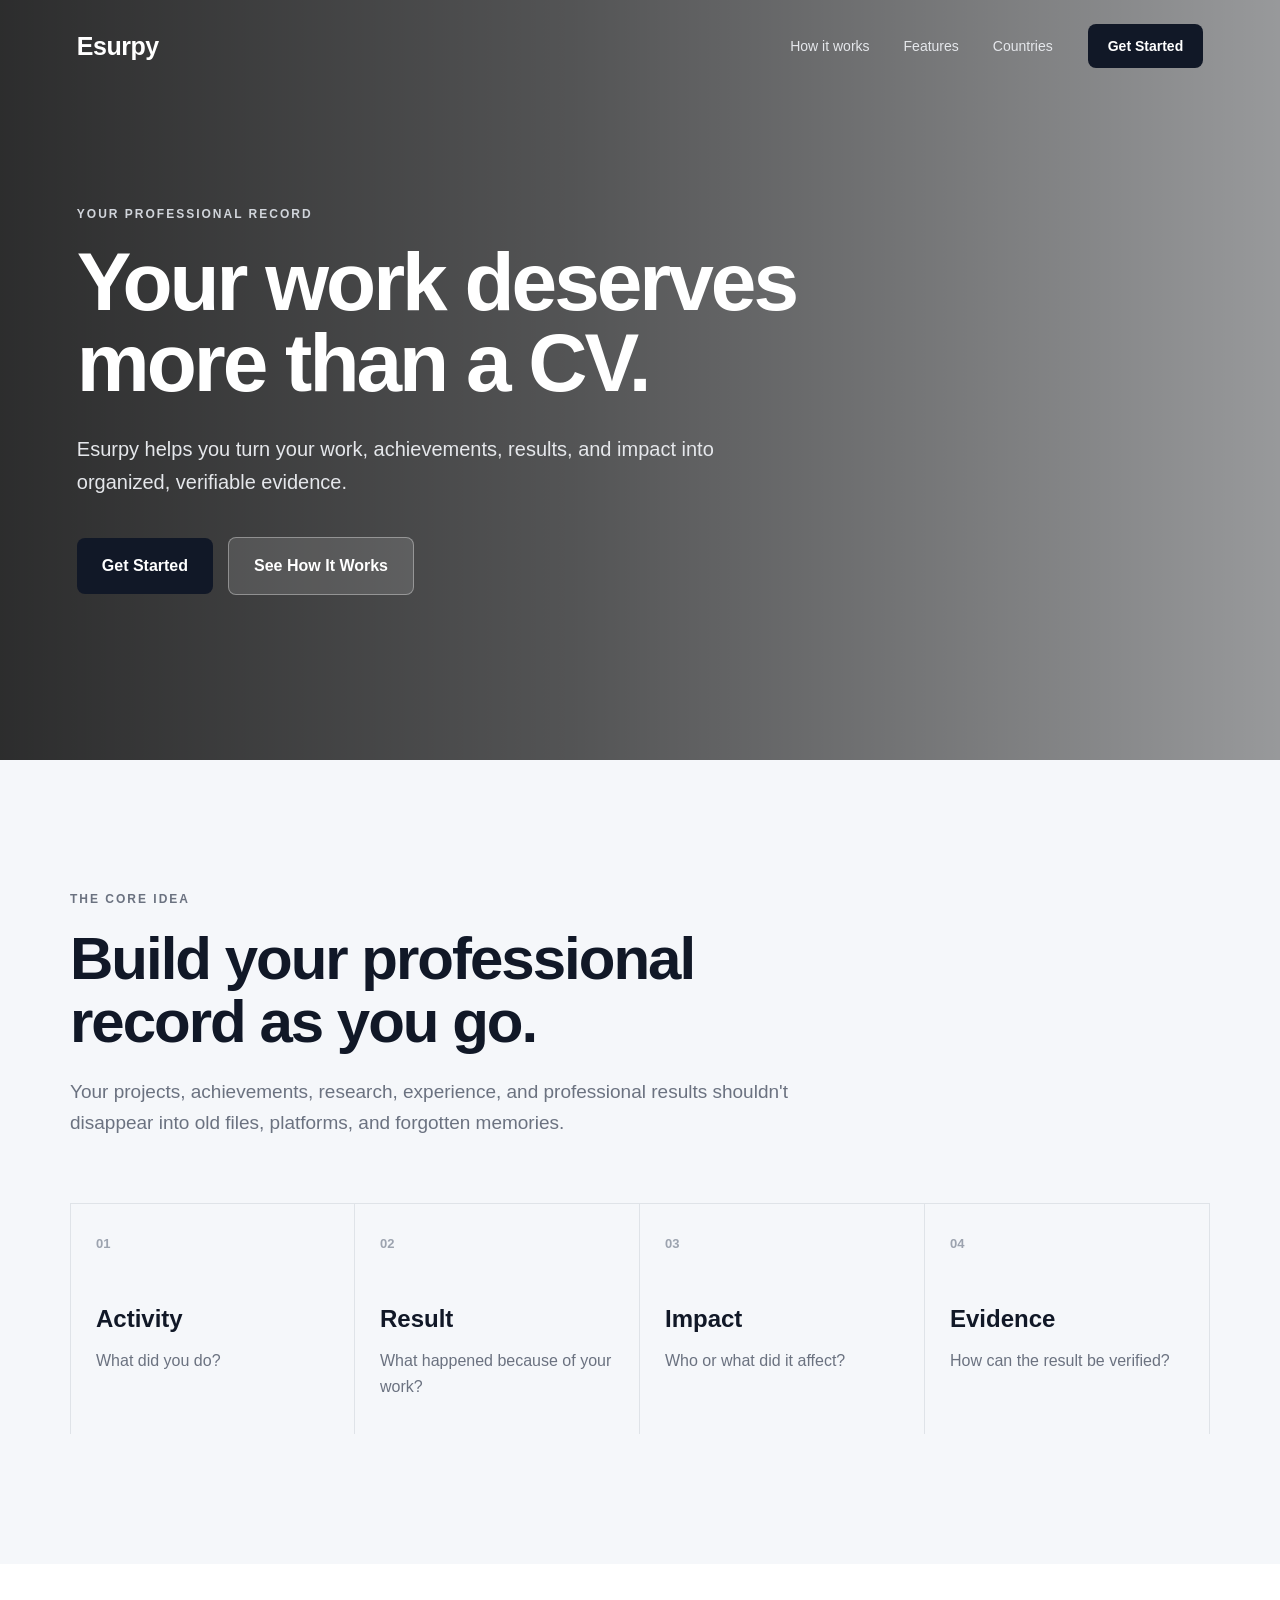
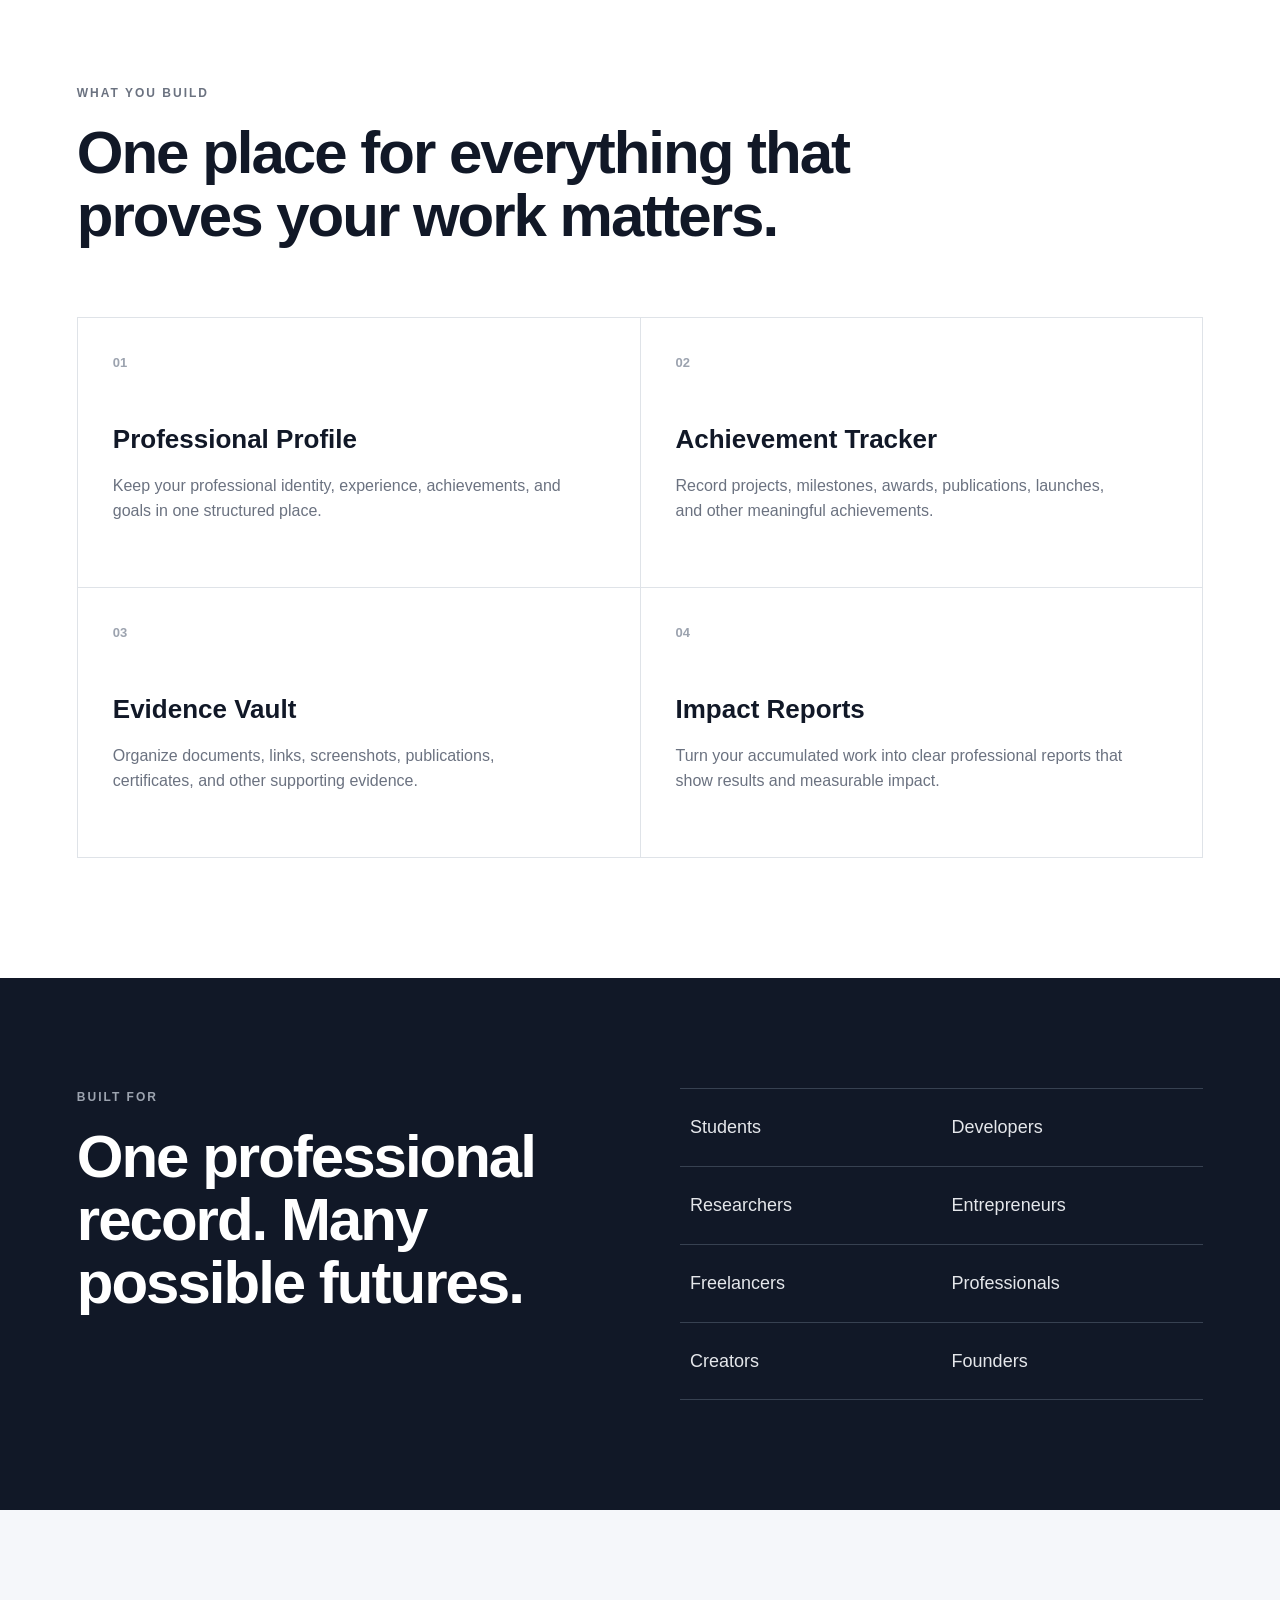
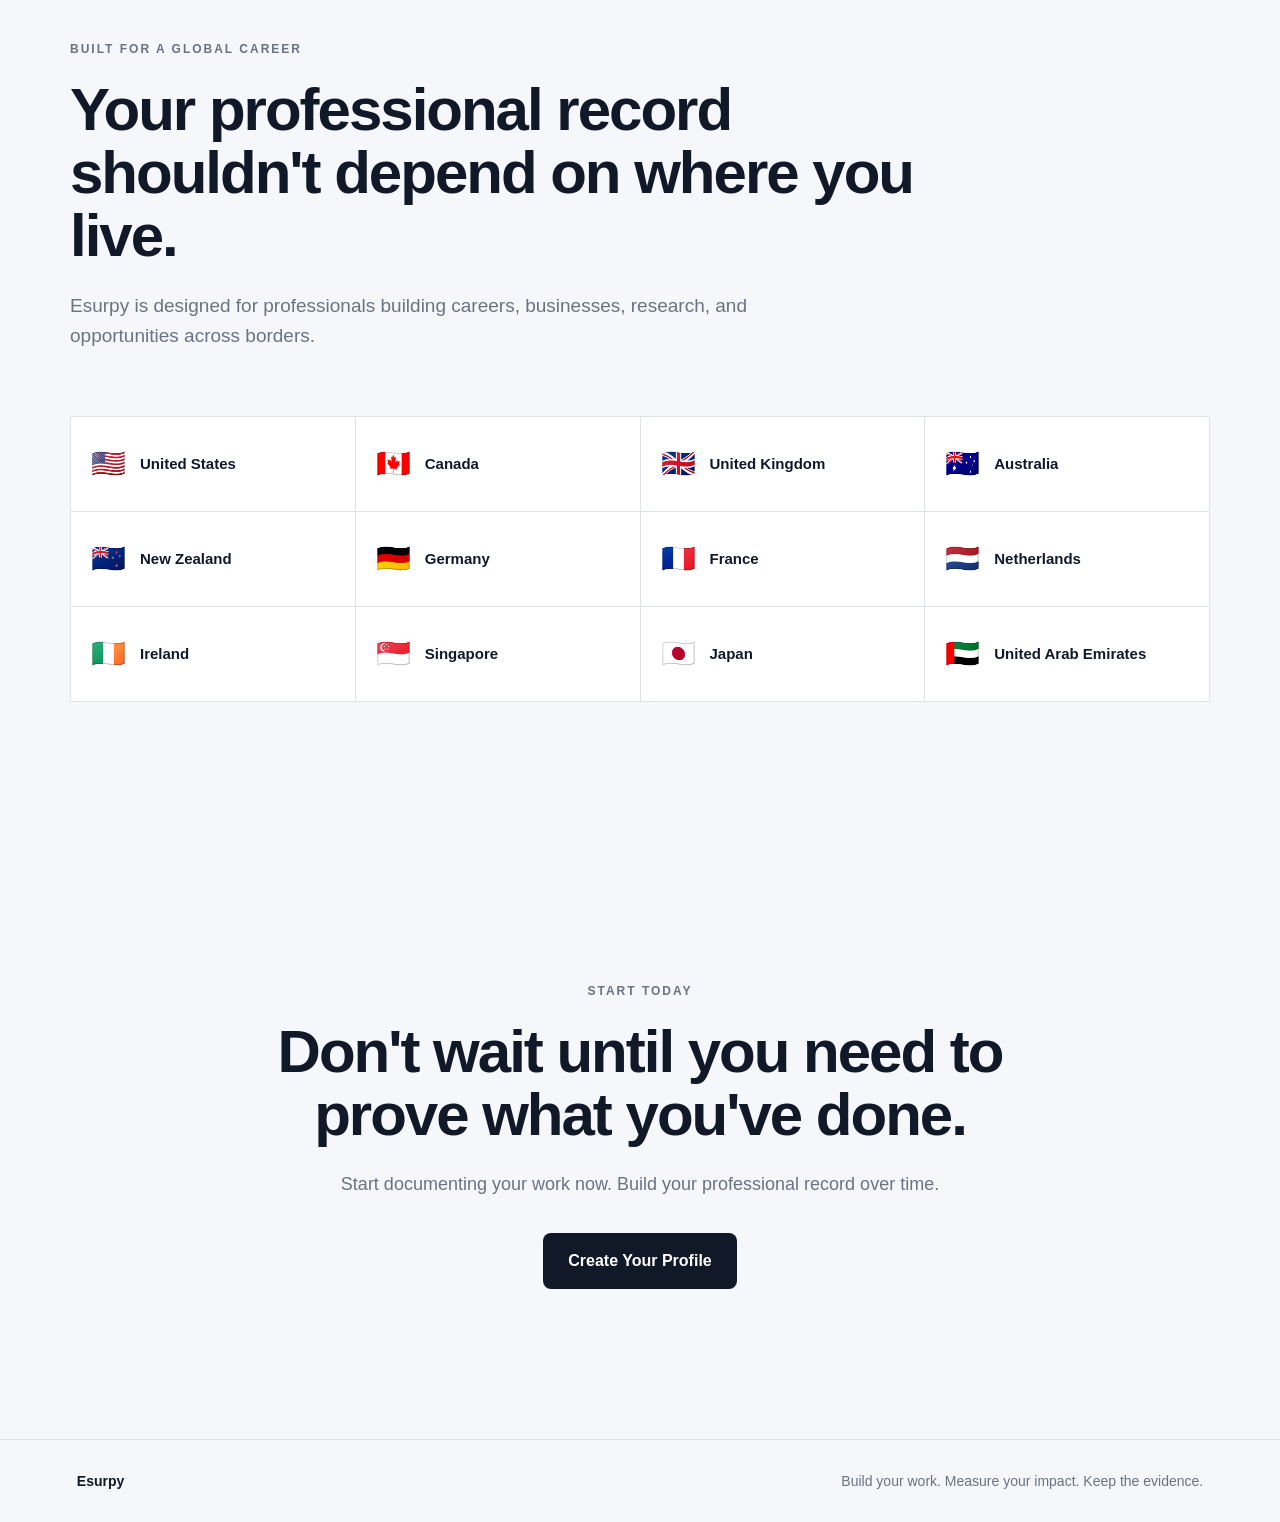
==== commit 8aa35d63: "Expand Esurpy landing page" ====
--- a/src/index.html
+++ b/src/index.html
@@ -273,7 +273,8 @@
                 Build your professional record over time.
             </p>
 
-            <a href="signup.html" class="primary-button">
+            <a
+            href="signup.html" class="primary-button">
                 Create Your Profile
             </a>
 
@@ -290,4 +291,4 @@
     </footer>
 
 </body>
-</html>
+</html>
--- a/src/style.css
+++ b/src/style.css
@@ -38,13 +38,37 @@
 
 .logo {
     color: #ffffff;
+
     font-size: 25px;
     font-weight: 700;
     letter-spacing: -0.5px;
 }
 
+.nav-links {
+    display: flex;
+    align-items: center;
+    gap: 34px;
+
+    margin-left: auto;
+    margin-right: 35px;
+}
+
+.nav-links a {
+    color: #e5e7eb;
+
+    font-size: 14px;
+    font-weight: 500;
+
+    transition: color 0.2s ease;
+}
+
+.nav-links a:hover {
+    color: #ffffff;
+}
+
 .nav-button {
     display: inline-block;
+
     padding: 11px 20px;
 
     background: #111827;
@@ -55,7 +79,9 @@
     font-size: 14px;
     font-weight: 600;
 
-    transition: transform 0.2s ease, background 0.2s ease;
+    transition:
+        transform 0.2s ease,
+        background 0.2s ease;
 }
 
 .nav-button:hover {
@@ -89,9 +115,9 @@
     background:
         linear-gradient(
             90deg,
-            rgba(0, 0, 0, 0.78) 0%,
-            rgba(0, 0, 0, 0.58) 45%,
-            rgba(0, 0, 0, 0.28) 100%
+            rgba(0, 0, 0, 0.82) 0%,
+            rgba(0, 0, 0, 0.66) 45%,
+            rgba(0, 0, 0, 0.38) 100%
         );
 }
 
@@ -99,7 +125,7 @@
     position: relative;
     z-index: 2;
 
-    max-width: 760px;
+    max-width: 780px;
 
     color: #ffffff;
 }
@@ -139,15 +165,19 @@
     margin-bottom: 38px;
 }
 
-/* BUTTON */
-
-.primary-button {
+.hero-actions {
+    display: flex;
+    align-items: center;
+    gap: 15px;
+}
+
+/* BUTTONS */
+
+.primary-button,
+.secondary-button {
     display: inline-block;
 
     padding: 15px 25px;
-
-    background: #111827;
-    color: #ffffff;
 
     border-radius: 8px;
 
@@ -160,6 +190,11 @@
         box-shadow 0.2s ease;
 }
 
+.primary-button {
+    background: #111827;
+    color: #ffffff;
+}
+
 .primary-button:hover {
     background: #000000;
     transform: translateY(-2px);
@@ -167,6 +202,18 @@
     box-shadow: 0 8px 20px rgba(0, 0, 0, 0.2);
 }
 
+.secondary-button {
+    background: rgba(255, 255, 255, 0.12);
+    color: #ffffff;
+
+    border: 1px solid rgba(255, 255, 255, 0.35);
+}
+
+.secondary-button:hover {
+    background: rgba(255, 255, 255, 0.2);
+    transform: translateY(-2px);
+}
+
 /* INTRO */
 
 .intro {
@@ -182,6 +229,8 @@
 }
 
 .intro h2,
+.features h2,
+.countries h2,
 .audience h2,
 .final-cta h2 {
     max-width: 800px;
@@ -243,6 +292,66 @@
 
 .process-card p {
     color: #6b7280;
+}
+
+/* FEATURES */
+
+.features {
+    padding: 120px 6%;
+
+    background: #ffffff;
+}
+
+.features-heading {
+    max-width: 1200px;
+
+    margin: 0 auto 70px;
+}
+
+.feature-grid {
+    max-width: 1200px;
+
+    margin: 0 auto;
+
+    display: grid;
+    grid-template-columns: repeat(2, 1fr);
+
+    border-top: 1px solid #dfe3e8;
+    border-left: 1px solid #dfe3e8;
+}
+
+.feature-card {
+    min-height: 270px;
+
+    padding: 35px;
+
+    border-right: 1px solid #dfe3e8;
+    border-bottom: 1px solid #dfe3e8;
+}
+
+.feature-card span {
+    display: block;
+
+    color: #9ca3af;
+
+    font-size: 13px;
+    font-weight: 700;
+
+    margin-bottom: 45px;
+}
+
+.feature-card h3 {
+    font-size: 26px;
+
+    margin-bottom: 12px;
+}
+
+.feature-card p {
+    max-width: 450px;
+
+    color: #6b7280;
+
+    font-size: 16px;
 }
 
 /* AUDIENCE */
@@ -283,6 +392,53 @@
     font-size: 18px;
 }
 
+/* COUNTRIES */
+
+.countries {
+    max-width: 1200px;
+
+    margin: 0 auto;
+
+    padding: 130px 30px;
+}
+
+.countries h2 {
+    max-width: 850px;
+}
+
+.country-grid {
+    display: grid;
+    grid-template-columns: repeat(4, 1fr);
+
+    margin-top: 65px;
+
+    border-top: 1px solid #dfe3e8;
+    border-left: 1px solid #dfe3e8;
+}
+
+.country-card {
+    display: flex;
+    align-items: center;
+    gap: 14px;
+
+    min-height: 95px;
+
+    padding: 20px;
+
+    border-right: 1px solid #dfe3e8;
+    border-bottom: 1px solid #dfe3e8;
+
+    background: #ffffff;
+
+    font-size: 15px;
+    font-weight: 600;
+}
+
+.flag {
+    font-size: 28px;
+    line-height: 1;
+}
+
 /* FINAL CTA */
 
 .final-cta {
@@ -334,21 +490,59 @@
 
 /* MOBILE */
 
-max-width: 800px {
+max-width: 900px {
+
+    .nav-links {
+        display: none;
+    }
+
+    .hero {
+        min-height: 720px;
+
+        padding: 130px 25px 80px;
+
+        background-position: 60% center;
+    }
+
+    .process {
+        grid-template-columns: 1fr 1fr;
+    }
+
+    .feature-grid {
+        grid-template-columns: 1fr;
+    }
+
+    .country-grid {
+        grid-template-columns: repeat(2, 1fr);
+    }
+
+    .audience {
+        grid-template-columns: 1fr;
+
+        gap: 50px;
+
+        padding: 90px 25px;
+    }
+}
+
+max-width: 600px {
 
     .navbar {
         padding: 20px;
     }
 
+    .nav-button {
+        padding: 9px 15px;
+
+        font-size: 13px;
+    }
+
     .hero {
-        min-height: 700px;
-
-        padding: 130px 25px 80px;
-
-        background-position: 60% center;
+        min-height: 680px;
     }
 
     .hero h1 {
+        font-size: 46px;
         letter-spacing: -2px;
     }
 
@@ -356,28 +550,35 @@
         font-size: 18px;
     }
 
-    .intro {
+    .hero-actions {
+        flex-direction: column;
+        align-items: flex-start;
+    }
+
+    .intro,
+    .countries {
         padding: 90px 25px;
     }
 
     .process {
-        grid-template-columns: 1fr 1fr;
-    }
-
-    .process-card {
-        border-bottom: 1px solid #dfe3e8;
-    }
-
-    .process-card:nth-child(3) {
+        grid-template-columns: 1fr;
+    }
+
+    .process-card,
+    .process-card:first-child {
         border-left: 1px solid #dfe3e8;
     }
 
-    .audience {
+    .feature-card {
+        min-height: auto;
+    }
+
+    .country-grid {
         grid-template-columns: 1fr;
-
-        gap: 50px;
-
-        padding: 90px 25px;
+    }
+
+    .audience-grid {
+        grid-template-columns: 1fr;
     }
 
     .final-cta {
@@ -390,36 +591,4 @@
 
         padding: 30px 25px;
     }
-}
-
-max-width: 500px {
-
-    .nav-button {
-        padding: 9px 15px;
-        font-size: 13px;
-    }
-
-    .hero {
-        min-height: 680px;
-    }
-
-    .hero h1 {
-        font-size: 46px;
-    }
-
-    .process {
-        grid-template-columns: 1fr;
-    }
-
-    .process-card,
-    .process-card:first-child,
-    .process-card:nth-child(3) {
-        border-left: 1px solid #dfe3e8;
-    }
-
-    .audience-grid {
-        grid-template-columns: 1fr;
-    }
-}
-
-
+}
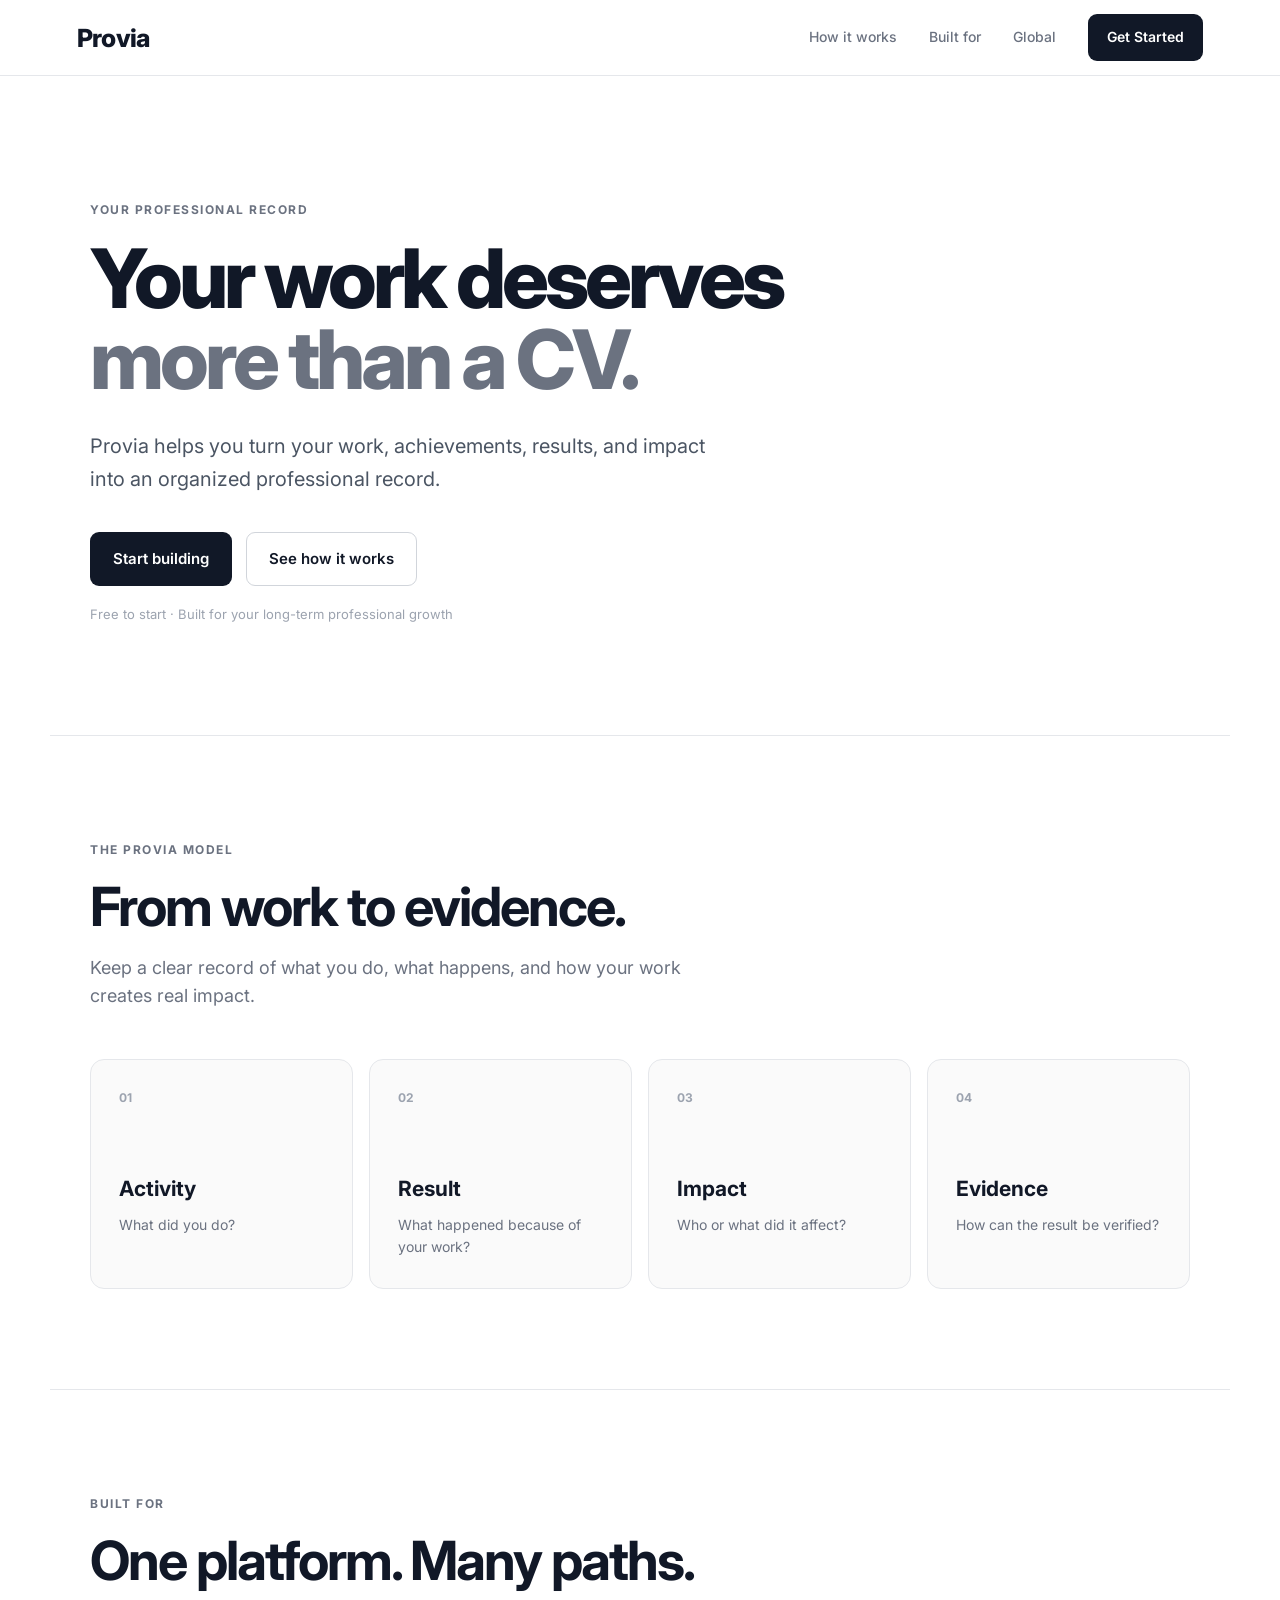
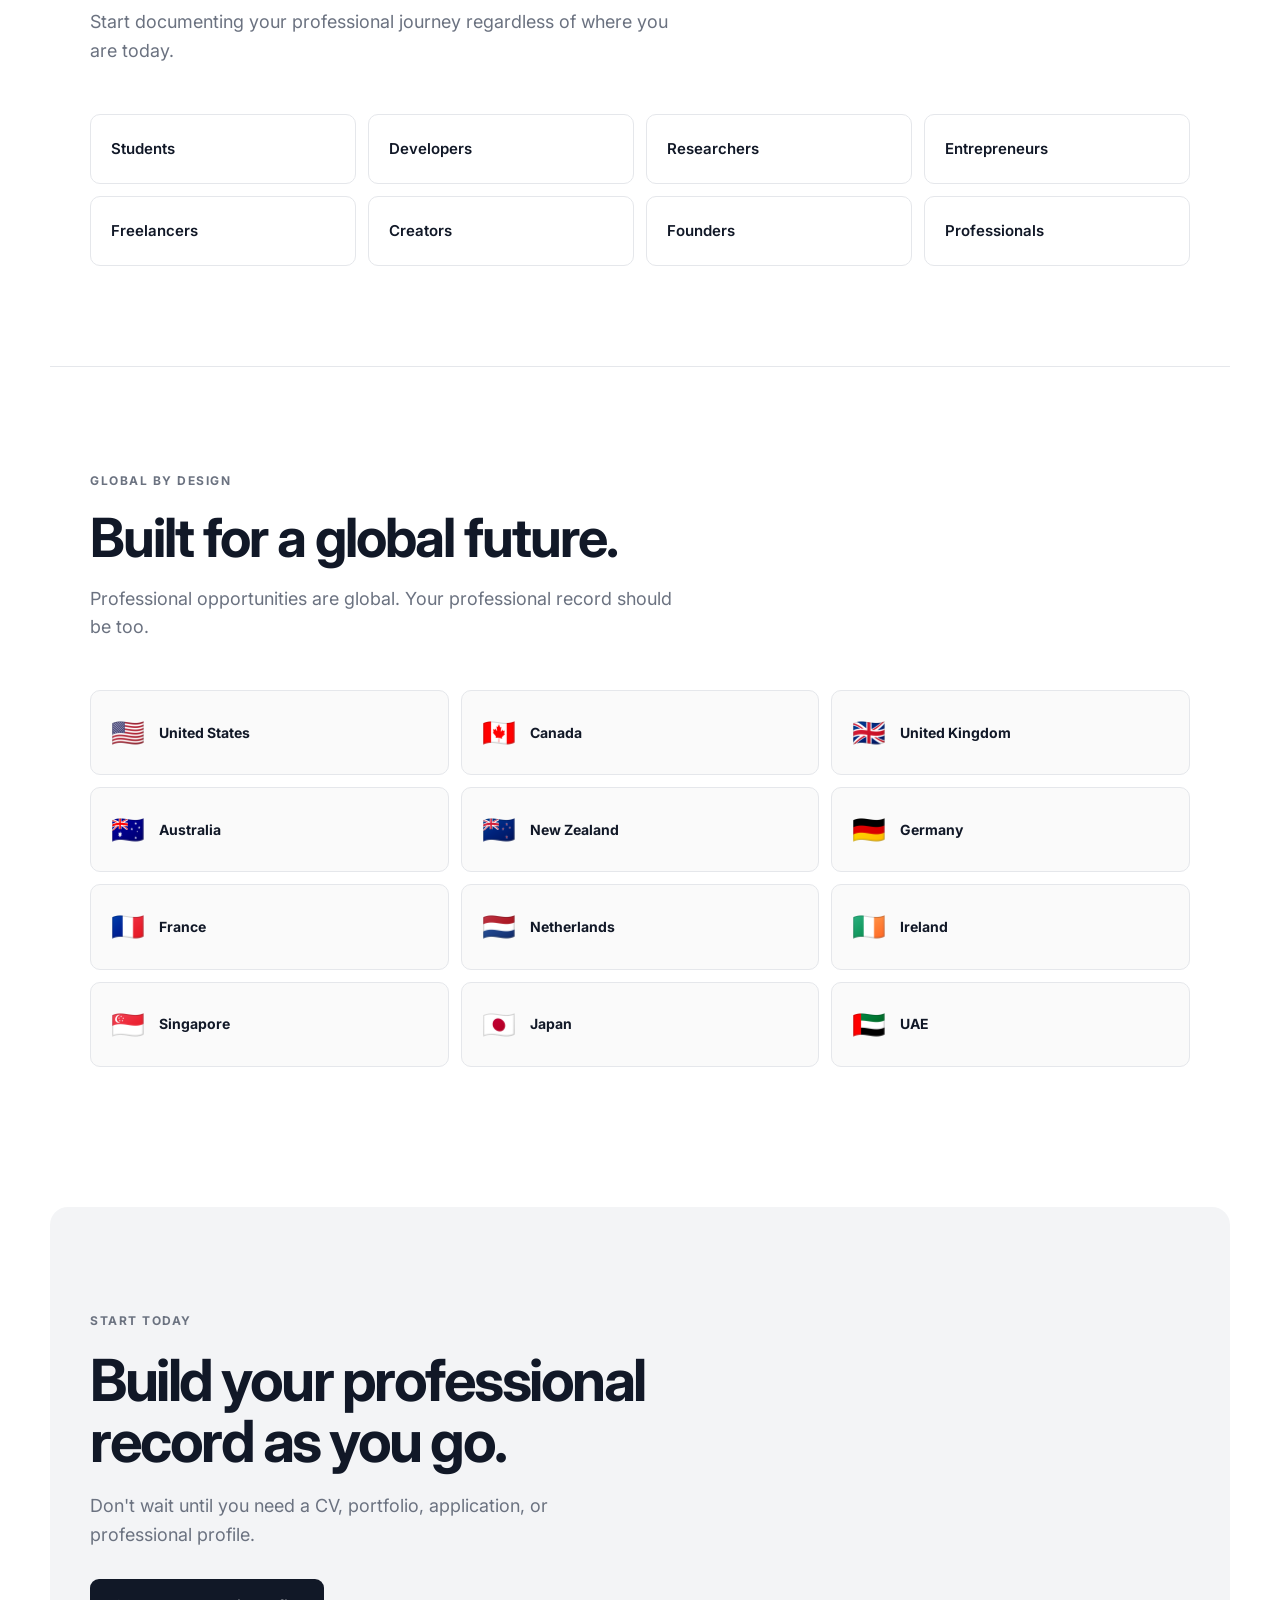
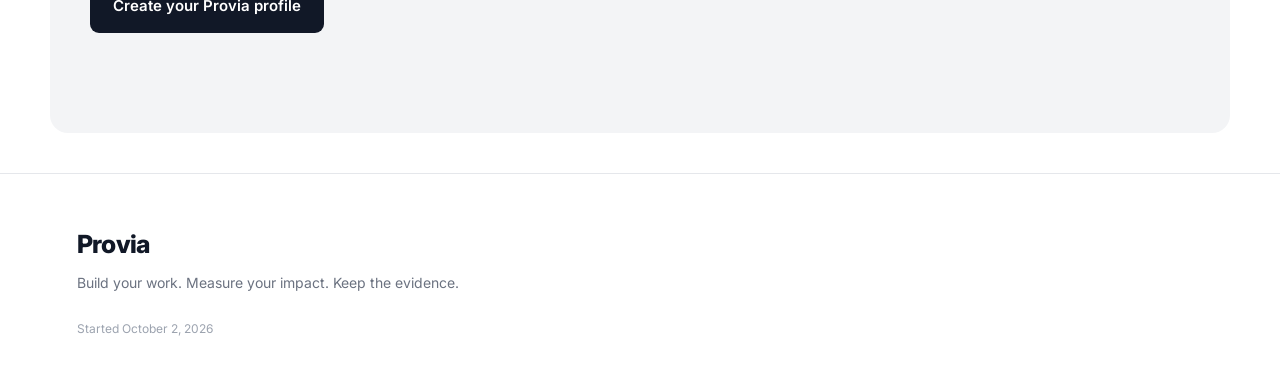
==== commit b7d3b3a2: "Restore preferred Esurpy landing page Restored the preferred landing page design from commit 40e6e27" ====
--- a/src/index.html
+++ b/src/index.html
@@ -3,163 +3,97 @@
 <head>
     <meta charset="UTF-8">
     <meta name="viewport" content="width=device-width, initial-scale=1.0">
-    <title>Esurpy — Your Work. Your Impact.</title>
+    <title>Provia — Build Your Professional Record</title>
     <link rel="stylesheet" href="style.css">
 </head>
 <body>
 
     <header class="navbar">
-        <a href="#top" class="logo">Esurpy</a>
-
-        <nav class="nav-links">
+        <a href="index.html" class="logo">Provia</a>
+
+        <nav>
             <a href="#how-it-works">How it works</a>
-            <a href="#features">Features</a>
-            <a href="#countries">Countries</a>
+            <a href="#built-for">Built for</a>
+            <a href="#global">Global</a>
         </nav>
 
         <a href="signup.html" class="nav-button">Get Started</a>
     </header>
 
-    <main id="top">
-
-        <!-- HERO -->
+    <main>
 
         <section class="hero">
-            <div class="hero-overlay"></div>
-
             <div class="hero-content">
-                <p class="eyebrow">YOUR PROFESSIONAL RECORD</p>
-
-                <h1>Your work deserves more than a CV.</h1>
+                <span class="eyebrow">YOUR PROFESSIONAL RECORD</span>
+
+                <h1>
+                    Your work deserves
+                    <span>more than a CV.</span>
+                </h1>
 
                 <p class="hero-text">
-                    Esurpy helps you turn your work, achievements,
-                    results, and impact into organized, verifiable evidence.
+                    Provia helps you turn your work, achievements,
+                    results, and impact into an organized professional record.
                 </p>
 
                 <div class="hero-actions">
-                    <a href="signup.html" class="primary-button">
-                        Get Started
-                    </a>
-
-                    <a href="#how-it-works" class="secondary-button">
-                        See How It Works
-                    </a>
-                </div>
-            </div>
-        </section>
-
-        <!-- INTRO -->
-
-        <section class="intro" id="how-it-works">
-
-            <p class="section-label">THE CORE IDEA</p>
-
-            <h2>Build your professional record as you go.</h2>
-
-            <p class="section-text">
-                Your projects, achievements, research, experience, and
-                professional results shouldn't disappear into old files,
-                platforms, and forgotten memories.
-            </p>
-
-            <div class="process">
-
-                <div class="process-card">
-                    <span>01</span>
+                    <a href="signup.html" class="primary-button">Start building</a>
+                    <a href="#how-it-works" class="secondary-button">See how it works</a>
+                </div>
+
+                <p class="hero-note">
+                    Free to start · Built for your long-term professional growth
+                </p>
+            </div>
+        </section>
+
+        <section class="process" id="how-it-works">
+            <div class="section-heading">
+                <span class="eyebrow">THE PROVIA MODEL</span>
+                <h2>From work to evidence.</h2>
+                <p>
+                    Keep a clear record of what you do, what happens,
+                    and how your work creates real impact.
+                </p>
+            </div>
+
+            <div class="process-grid">
+
+                <article class="process-card">
+                    <span class="card-number">01</span>
                     <h3>Activity</h3>
                     <p>What did you do?</p>
-                </div>
-
-                <div class="process-card">
-                    <span>02</span>
+                </article>
+
+                <article class="process-card">
+                    <span class="card-number">02</span>
                     <h3>Result</h3>
                     <p>What happened because of your work?</p>
-                </div>
-
-                <div class="process-card">
-                    <span>03</span>
+                </article>
+
+                <article class="process-card">
+                    <span class="card-number">03</span>
                     <h3>Impact</h3>
                     <p>Who or what did it affect?</p>
-                </div>
-
-                <div class="process-card">
-                    <span>04</span>
+                </article>
+
+                <article class="process-card">
+                    <span class="card-number">04</span>
                     <h3>Evidence</h3>
                     <p>How can the result be verified?</p>
-                </div>
-
-            </div>
-
-        </section>
-
-        <!-- FEATURES -->
-
-        <section class="features" id="features">
-
-            <div class="features-heading">
-                <p class="section-label">WHAT YOU BUILD</p>
-
-                <h2>
-                    One place for everything
-                    that proves your work matters.
-                </h2>
-            </div>
-
-            <div class="feature-grid">
-
-                <article class="feature-card">
-                    <span>01</span>
-                    <h3>Professional Profile</h3>
-                    <p>
-                        Keep your professional identity, experience,
-                        achievements, and goals in one structured place.
-                    </p>
-                </article>
-
-                <article class="feature-card">
-                    <span>02</span>
-                    <h3>Achievement Tracker</h3>
-                    <p>
-                        Record projects, milestones, awards, publications,
-                        launches, and other meaningful achievements.
-                    </p>
-                </article>
-
-                <article class="feature-card">
-                    <span>03</span>
-                    <h3>Evidence Vault</h3>
-                    <p>
-                        Organize documents, links, screenshots, publications, certificates, and other supporting evidence.
-                    </p>
-                </article>
-
-                <article class="feature-card">
-                    <span>04</span>
-                    <h3>Impact Reports</h3>
-                    <p>
-                        Turn your accumulated work into clear professional
-                        reports that show results and measurable impact.
-                    </p>
-                </article>
-
-            </div>
-
-        </section>
-
-        <!-- AUDIENCE -->
-
-        <section class="audience">
-
-            <div>
-                <p class="section-label">BUILT FOR</p>
-
-                <h2>
-                    One professional record.
-                    
-
-                    Many possible futures.
-                </h2>
+                </article>
+
+            </div>
+        </section>
+
+        <section class="built-for" id="built-for">
+            <div class="section-heading">
+                <span class="eyebrow">BUILT FOR</span>
+                <h2>One platform. Many paths.</h2>
+                <p>
+                    Start documenting your professional journey
+                    regardless of where you are today.
+                </p>
             </div>
 
             <div class="audience-grid">
@@ -168,127 +102,115 @@
                 <div>Researchers</div>
                 <div>Entrepreneurs</div>
                 <div>Freelancers</div>
-                <div>Professionals</div>
                 <div>Creators</div>
                 <div>Founders</div>
-            </div>
-
-        </section>
-
-        <!-- COUNTRIES -->
-
-        <section class="countries" id="countries">
-
-            <p class="section-label">BUILT FOR A GLOBAL CAREER</p>
+                <div>Professionals</div>
+            </div>
+        </section>
+
+        <section class="global" id="global">
+            <div class="section-heading">
+                <span class="eyebrow">GLOBAL BY DESIGN</span>
+                <h2>Built for a global future.</h2>
+                <p>
+                    Professional opportunities are global.
+                    Your professional record should be too.
+                </p>
+            </div>
+
+            <div class="countries">
+
+                <div class="country">
+                    <span>🇺🇸</span>
+                    <strong>United States</strong>
+                </div>
+
+                <div class="country">
+                    <span>🇨🇦</span>
+                    <strong>Canada</strong>
+                </div>
+
+                <div class="country">
+                    <span>🇬🇧</span>
+                    <strong>United Kingdom</strong>
+                </div>
+
+                <div class="country">
+                    <span>🇦🇺</span>
+                    <strong>Australia</strong>
+                </div>
+
+                <div class="country">
+                    <span>🇳🇿</span>
+                    <strong>New Zealand</strong>
+                </div>
+
+                <div class="country">
+                    <span>🇩🇪</span>
+                    <strong>Germany</strong>
+                </div>
+
+                <div class="country">
+                    <span>🇫🇷</span>
+                    <strong>France</strong>
+                </div>
+
+                <div class="country">
+                    <span>🇳🇱</span>
+                    <strong>Netherlands</strong>
+                </div>
+
+                <div class="country">
+                    <span>🇮🇪</span>
+                    <strong>Ireland</strong>
+                </div>
+
+                <div class="country">
+                    <span>🇸🇬</span>
+                    <strong>Singapore</strong>
+                </div>
+
+                <div class="country">
+                    <span>🇯🇵</span>
+                    <strong>Japan</strong>
+                </div>
+
+                <div class="country">
+                    <span>🇦🇪</span>
+                    <strong>UAE</strong>
+                </div>
+
+            </div>
+        </section>
+
+        <section class="final-cta">
+            <span class="eyebrow">START TODAY</span>
 
             <h2>
-                Your professional record
-                shouldn't depend on where you live.
+                Build your professional
+                record as you go.
             </h2>
 
-            <p class="section-text">
-                Esurpy is designed for professionals building careers,
-                businesses, research, and opportunities across borders.
+            <p>
+                Don't wait until you need a CV, portfolio,
+                application, or professional profile.
             </p>
 
-            <div class="country-grid">
-
-                <div class="country-card">
-                    <span class="flag">🇺🇸</span>
-                    <span>United States</span>
-                </div>
-
-                <div class="country-card">
-                    <span class="flag">🇨🇦</span>
-                    <span>Canada</span>
-                </div>
-
-                <div class="country-card">
-                    <span class="flag">🇬🇧</span>
-                    <span>United Kingdom</span>
-                </div>
-
-                <div class="country-card">
-                    <span class="flag">🇦🇺</span>
-                    <span>Australia</span>
-                </div>
-
-                <div class="country-card">
-                    <span class="flag">🇳🇿</span>
-                    <span>New Zealand</span>
-                </div>
-
-                <div class="country-card">
-                    <span class="flag">🇩🇪</span>
-                    <span>Germany</span>
-                </div>
-
-                <div class="country-card">
-                    <span class="flag">🇫🇷</span>
-                    <span>France</span>
-                </div>
-
-                <div class="country-card">
-                    <span class="flag">🇳🇱</span>
-                    <span>Netherlands</span>
-                </div>
-
-                <div class="country-card">
-                    <span class="flag">🇮🇪</span>
-                    <span>Ireland</span>
-                </div>
-
-                <div class="country-card">
-                    <span class="flag">🇸🇬</span>
-                    <span>Singapore</span>
-                </div>
-
-                <div class="country-card">
-                    <span class="flag">🇯🇵</span>
-                    <span>Japan</span>
-                </div>
-
-                <div class="country-card">
-                    <span class="flag">🇦🇪</span>
-                    <span>United Arab Emirates</span>
-                </div>
-
-            </div>
-
-        </section>
-
-        <!-- FINAL CTA -->
-
-        <section class="final-cta">
-
-            <p class="section-label">START TODAY</p>
-
-            <h2>
-                Don't wait until you need to prove
-                what you've done.
-            </h2>
-
-            <p>
-                Start documenting your work now.
-                Build your professional record over time.
-            </p>
-
-            <a
-            href="signup.html" class="primary-button">
-                Create Your Profile
+            <a href="signup.html" class="primary-button">
+                Create your Provia profile
             </a>
-
         </section>
 
     </main>
 
     <footer>
-        <strong>Esurpy</strong>
-
-        <span>
-            Build your work. Measure your impact. Keep the evidence.
-        </span>
+        <div class="footer-logo">Provia</div>
+        <p>Build your work. Measure your impact. Keep the evidence.</p>
+        <p class="copyright">Started October 2, 2026</p>
     </footer>
 
 </body>
-</html>+</html>
+
+
+
--- a/src/style.css
+++ b/src/style.css
@@ -1,3 +1,5 @@
+@import url('https://fonts.googleapis.com/css2?family=Inter:wght@400;500;600;700;800&display=swap');
+
 * {
     box-sizing: border-box;
     margin: 0;
@@ -9,586 +11,377 @@
 }
 
 body {
-    font-family: Arial, Helvetica, sans-serif;
-    background: #f5f7fa;
+    font-family: "Inter", Arial, sans-serif;
+    background: #ffffff;
     color: #111827;
     line-height: 1.6;
 }
 
 a {
+    color: inherit;
     text-decoration: none;
-    color: inherit;
-}
-
-/* NAVBAR */
+}
 
 .navbar {
-    position: absolute;
-    top: 0;
-    left: 0;
-    width: 100%;
-    z-index: 10;
-
+    height: 76px;
+    padding: 0 6%;
     display: flex;
     align-items: center;
     justify-content: space-between;
-
-    padding: 24px 6%;
-}
-
-.logo {
-    color: #ffffff;
-
+    border-bottom: 1px solid #e5e7eb;
+    background: rgba(255, 255, 255, 0.95);
+}
+
+.logo,
+.footer-logo {
     font-size: 25px;
-    font-weight: 700;
-    letter-spacing: -0.5px;
-}
-
-.nav-links {
+    font-weight: 800;
+    letter-spacing: -0.7px;
+}
+
+.navbar nav {
     display: flex;
+    gap: 32px;
+    margin-left: auto;
+    margin-right: 32px;
+}
+
+.navbar nav a {
+    font-size: 14px;
+    font-weight: 500;
+    color: #6b7280;
+    transition: color 0.2s ease;
+}
+
+.navbar nav a:hover {
+    color: #111827;
+}
+
+.nav-button,
+.primary-button {
+    display: inline-flex;
     align-items: center;
-    gap: 34px;
-
-    margin-left: auto;
-    margin-right: 35px;
-}
-
-.nav-links a {
-    color: #e5e7eb;
-
-    font-size: 14px;
-    font-weight: 500;
-
-    transition: color 0.2s ease;
-}
-
-.nav-links a:hover {
-    color: #ffffff;
-}
-
-.nav-button {
-    display: inline-block;
-
-    padding: 11px 20px;
-
+    justify-content: center;
     background: #111827;
     color: #ffffff;
-
-    border-radius: 8px;
-
+    border-radius: 9px;
     font-size: 14px;
     font-weight: 600;
-
-    transition:
-        transform 0.2s ease,
-        background 0.2s ease;
-}
-
-.nav-button:hover {
-    background: #000000;
+    padding: 12px 19px;
+    transition: transform 0.2s ease, opacity 0.2s ease;
+}
+
+.nav-button:hover,
+.primary-button:hover {
     transform: translateY(-1px);
-}
-
-/* HERO */
+    opacity: 0.9;
+}
 
 .hero {
-    position: relative;
-
-    min-height: 760px;
-
-    display: flex;
-    align-items: center;
-
-    padding: 140px 6% 100px;
-
-    background-image:
-        url("https://images.unsplash.com/photo-1485871981521-5b1fd3805eee?auto=format&fit=crop&w=2200&q=85");
-
-    background-size: cover;
-    background-position: center;
-}
-
-.hero-overlay {
-    position: absolute;
-    inset: 0;
-
-    background:
-        linear-gradient(
-            90deg,
-            rgba(0, 0, 0, 0.82) 0%,
-            rgba(0, 0, 0, 0.66) 45%,
-            rgba(0, 0, 0, 0.38) 100%
-        );
+    max-width: 1180px;
+    margin: 0 auto;
+    padding: 120px 40px 110px;
 }
 
 .hero-content {
-    position: relative;
-    z-index: 2;
-
-    max-width: 780px;
-
-    color: #ffffff;
-}
-
-.eyebrow,
-.section-label {
-    margin-bottom: 18px;
-
+    max-width: 820px;
+}
+
+.eyebrow {
+    display: inline-block;
+    margin-bottom: 20px;
     font-size: 12px;
     font-weight: 700;
-    letter-spacing: 2px;
-    text-transform: uppercase;
-}
-
-.eyebrow {
-    color: #d1d5db;
+    letter-spacing: 1.5px;
+    color: #6b7280;
 }
 
 .hero h1 {
-    max-width: 750px;
-
     font-size: clamp(48px, 7vw, 82px);
     line-height: 0.98;
-    letter-spacing: -3px;
-
-    margin-bottom: 30px;
+    letter-spacing: -4px;
+    font-weight: 800;
+    max-width: 850px;
+}
+
+.hero h1 span {
+    display: block;
+    color: #6b7280;
 }
 
 .hero-text {
     max-width: 650px;
-
-    color: #e5e7eb;
-
+    margin-top: 30px;
     font-size: 20px;
     line-height: 1.65;
-
-    margin-bottom: 38px;
+    color: #4b5563;
 }
 
 .hero-actions {
     display: flex;
     align-items: center;
-    gap: 15px;
-}
-
-/* BUTTONS */
-
-.primary-button,
+    gap: 14px;
+    margin-top: 36px;
+}
+
+.primary-button {
+    padding: 15px 23px;
+    font-size: 15px;
+}
+
 .secondary-button {
-    display: inline-block;
-
-    padding: 15px 25px;
-
-    border-radius: 8px;
-
-    font-size: 16px;
+    padding: 14px 22px;
+    border: 1px solid #d1d5db;
+    border-radius: 9px;
+    font-size: 15px;
     font-weight: 600;
-
-    transition:
-        transform 0.2s ease,
-        background 0.2s ease,
-        box-shadow 0.2s ease;
-}
-
-.primary-button {
-    background: #111827;
-    color: #ffffff;
-}
-
-.primary-button:hover {
-    background: #000000;
-    transform: translateY(-2px);
-
-    box-shadow: 0 8px 20px rgba(0, 0, 0, 0.2);
-}
-
-.secondary-button {
-    background: rgba(255, 255, 255, 0.12);
-    color: #ffffff;
-
-    border: 1px solid rgba(255, 255, 255, 0.35);
+    transition: background 0.2s ease;
 }
 
 .secondary-button:hover {
-    background: rgba(255, 255, 255, 0.2);
-    transform: translateY(-2px);
-}
-
-/* INTRO */
-
-.intro {
-    max-width: 1200px;
-
+    background: #f9fafb;
+}
+
+.hero-note {
+    margin-top: 18px;
+    font-size: 13px;
+    color: #9ca3af;
+}
+
+section {
+    max-width: 1180px;
     margin: 0 auto;
-
-    padding: 130px 30px;
-}
-
-.section-label {
-    color: #6b7280;
-}
-
-.intro h2,
-.features h2,
-.countries h2,
-.audience h2,
-.final-cta h2 {
-    max-width: 800px;
-
-    font-size: clamp(38px, 5vw, 60px);
+    padding: 100px 40px;
+}
+
+.section-heading {
+    max-width: 650px;
+    margin-bottom: 48px;
+}
+
+.section-heading h2 {
+    font-size: clamp(36px, 5vw, 54px);
     line-height: 1.05;
     letter-spacing: -2px;
-
-    margin-bottom: 24px;
-}
-
-.section-text {
-    max-width: 720px;
-
-    color: #6b7280;
-
-    font-size: 19px;
-
-    margin-bottom: 65px;
-}
-
-/* PROCESS */
+    margin-bottom: 18px;
+}
+
+.section-heading p {
+    font-size: 18px;
+    color: #6b7280;
+    max-width: 600px;
+}
 
 .process {
+    border-top: 1px solid #e5e7eb;
+}
+
+.process-grid {
     display: grid;
     grid-template-columns: repeat(4, 1fr);
-
-    border-top: 1px solid #dfe3e8;
+    gap: 16px;
 }
 
 .process-card {
     min-height: 230px;
-
-    padding: 30px 25px;
-
-    border-right: 1px solid #dfe3e8;
-}
-
-.process-card:first-child {
-    border-left: 1px solid #dfe3e8;
-}
-
-.process-card span {
+    padding: 28px;
+    border: 1px solid #e5e7eb;
+    border-radius: 14px;
+    background: #fafafa;
+    transition: transform 0.2s ease, box-shadow 0.2s ease;
+}
+
+.process-card:hover {
+    transform: translateY(-4px);
+    box-shadow: 0 12px 30px rgba(17, 24, 39, 0.08);
+}
+
+.card-number {
     display: block;
-
+    margin-bottom: 65px;
+    font-size: 12px;
+    font-weight: 700;
     color: #9ca3af;
-
-    font-size: 13px;
-    font-weight: 700;
-
-    margin-bottom: 45px;
 }
 
 .process-card h3 {
-    font-size: 24px;
-
-    margin-bottom: 10px;
+    font-size: 21px;
+    margin-bottom: 8px;
 }
 
 .process-card p {
-    color: #6b7280;
-}
-
-/* FEATURES */
-
-.features {
-    padding: 120px 6%;
-
-    background: #ffffff;
-}
-
-.features-heading {
-    max-width: 1200px;
-
-    margin: 0 auto 70px;
-}
-
-.feature-grid {
-    max-width: 1200px;
-
-    margin: 0 auto;
-
-    display: grid;
-    grid-template-columns: repeat(2, 1fr);
-
-    border-top: 1px solid #dfe3e8;
-    border-left: 1px solid #dfe3e8;
-}
-
-.feature-card {
-    min-height: 270px;
-
-    padding: 35px;
-
-    border-right: 1px solid #dfe3e8;
-    border-bottom: 1px solid #dfe3e8;
-}
-
-.feature-card span {
-    display: block;
-
-    color: #9ca3af;
-
-    font-size: 13px;
-    font-weight: 700;
-
-    margin-bottom: 45px;
-}
-
-.feature-card h3 {
-    font-size: 26px;
-
-    margin-bottom: 12px;
-}
-
-.feature-card p {
-    max-width: 450px;
-
-    color: #6b7280;
-
-    font-size: 16px;
-}
-
-/* AUDIENCE */
-
-.audience {
-    display: grid;
-    grid-template-columns: 1fr 1fr;
-    gap: 80px;
-
-    padding: 110px 6%;
-
-    background: #111827;
-    color: #ffffff;
-}
-
-.audience .section-label {
-    color: #9ca3af;
-}
-
-.audience h2 {
-    margin-bottom: 0;
+    font-size: 14px;
+    color: #6b7280;
+}
+
+.built-for {
+    border-top: 1px solid #e5e7eb;
 }
 
 .audience-grid {
     display: grid;
-    grid-template-columns: repeat(2, 1fr);
-
-    border-top: 1px solid #374151;
+    grid-template-columns: repeat(4, 1fr);
+    gap: 12px;
 }
 
 .audience-grid div {
-    padding: 24px 10px;
-
-    border-bottom: 1px solid #374151;
-
-    color: #e5e7eb;
-
-    font-size: 18px;
-}
-
-/* COUNTRIES */
+    padding: 22px 20px;
+    border: 1px solid #e5e7eb;
+    border-radius: 10px;
+    font-size: 15px;
+    font-weight: 600;
+    background: #ffffff;
+}
+
+.global {
+    border-top: 1px solid #e5e7eb;
+}
 
 .countries {
-    max-width: 1200px;
-
-    margin: 0 auto;
-
-    padding: 130px 30px;
-}
-
-.countries h2 {
-    max-width: 850px;
-}
-
-.country-grid {
     display: grid;
-    grid-template-columns: repeat(4, 1fr);
-
-    margin-top: 65px;
-
-    border-top: 1px solid #dfe3e8;
-    border-left: 1px solid #dfe3e8;
-}
-
-.country-card {
+    grid-template-columns: repeat(3, 1fr);
+    gap: 12px;
+}
+
+.country {
     display: flex;
     align-items: center;
     gap: 14px;
-
-    min-height: 95px;
-
     padding: 20px;
-
-    border-right: 1px solid #dfe3e8;
-    border-bottom: 1px solid #dfe3e8;
-
-    background: #ffffff;
-
-    font-size: 15px;
-    font-weight: 600;
-}
-
-.flag {
-    font-size: 28px;
-    line-height: 1;
-}
-
-/* FINAL CTA */
+    border: 1px solid #e5e7eb;
+    border-radius: 10px;
+    background: #fafafa;
+}
+
+.country span {
+    font-size: 27px;
+}
+
+.country strong {
+    font-size: 14px;
+}
 
 .final-cta {
-    max-width: 900px;
-
-    margin: 0 auto;
-
-    padding: 150px 30px;
-
-    text-align: center;
+    max-width: 1180px;
+    margin-top: 40px;
+    margin-bottom: 40px;
+    padding: 100px 40px;
+    border-radius: 18px;
+    background: #f3f4f6;
 }
 
 .final-cta h2 {
-    margin-left: auto;
-    margin-right: auto;
-}
-
-.final-cta p:not(.section-label) {
-    max-width: 600px;
-
-    margin: 0 auto 35px;
-
-    color: #6b7280;
-
+    max-width: 700px;
+    font-size: clamp(38px, 5vw, 58px);
+    line-height: 1.05;
+    letter-spacing: -2.5px;
+    margin-bottom: 20px;
+}
+
+.final-cta p {
+    max-width: 560px;
+    margin-bottom: 30px;
     font-size: 18px;
-}
-
-/* FOOTER */
+    color: #6b7280;
+}
 
 footer {
-    display: flex;
-    align-items: center;
-    justify-content: space-between;
-
-    gap: 20px;
-
-    padding: 30px 6%;
-
-    border-top: 1px solid #dfe3e8;
-
-    color: #6b7280;
-
-    font-size: 14px;
-}
-
-footer strong {
-    color: #111827;
-}
-
-/* MOBILE */
-
-max-width: 900px {
-
-    .nav-links {
+    padding: 50px 6%;
+    border-top: 1px solid #e5e7eb;
+}
+
+footer p {
+    margin-top: 8px;
+    font-size: 14px;
+    color: #6b7280;
+}
+
+footer .copyright {
+    margin-top: 24px;
+    font-size: 12px;
+    color: #9ca3af;
+}
+
+max-width: 800px {
+    .navbar {
+        padding: 0 20px;
+    }
+
+    .navbar nav {
         display: none;
     }
 
     .hero {
-        min-height: 720px;
-
-        padding: 130px 25px 80px;
-
-        background-position: 60% center;
-    }
-
-    .process {
-        grid-template-columns: 1fr 1fr;
-    }
-
-    .feature-grid {
-        grid-template-columns: 1fr;
-    }
-
-    .country-grid {
+        padding: 80px 24px;
+    }
+
+    .hero h1 {
+        letter-spacing: -2.5px;
+    }
+
+    section {
+        padding: 75px 24px;
+    }
+
+    .process-grid {
         grid-template-columns: repeat(2, 1fr);
     }
 
-    .audience {
-        grid-template-columns: 1fr;
-
-        gap: 50px;
-
-        padding: 90px 25px;
-    }
-}
-
-max-width: 600px {
-
-    .navbar {
-        padding: 20px;
-    }
-
+    .audience-grid {
+        grid-template-columns: repeat(2, 1fr);
+    }
+
+    .countries {
+        grid-template-columns: repeat(2, 1fr);
+    }
+
+    .final-cta {
+        margin: 20px 16px 40px;
+        padding: 70px 28px;
+    }
+}
+
+max-width: 520px {
     .nav-button {
-        padding: 9px 15px;
-
-        font-size: 13px;
+        padding: 10px 14px;
     }
 
     .hero {
-        min-height: 680px;
+        padding-top: 65px;
     }
 
     .hero h1 {
-        font-size: 46px;
-        letter-spacing: -2px;
+        font-size: 45px;
     }
 
     .hero-text {
-        font-size: 18px;
+        font-size: 17px;
     }
 
     .hero-actions {
         flex-direction: column;
-        align-items: flex-start;
-    }
-
-    .intro,
+        align-items: stretch;
+    }
+
+    .primary-button,
+    .secondary-button {
+        width: 100%;
+        text-align: center;
+    }
+
+    .process-grid,
+    .audience-grid,
     .countries {
-        padding: 90px 25px;
-    }
-
-    .process {
         grid-template-columns: 1fr;
     }
 
-    .process-card,
-    .process-card:first-child {
-        border-left: 1px solid #dfe3e8;
-    }
-
-    .feature-card {
-        min-height: auto;
-    }
-
-    .country-grid {
-        grid-template-columns: 1fr;
-    }
-
-    .audience-grid {
-        grid-template-columns: 1fr;
-    }
-
-    .final-cta {
-        padding: 100px 25px;
-    }
-
-    footer {
-        flex-direction: column;
-        align-items: flex-start;
-
-        padding: 30px 25px;
-    }
-}+    .process-card {
+        min-height: 190px;
+    }
+
+    .card-number {
+        margin-bottom: 40px;
+    }
+}
+
+
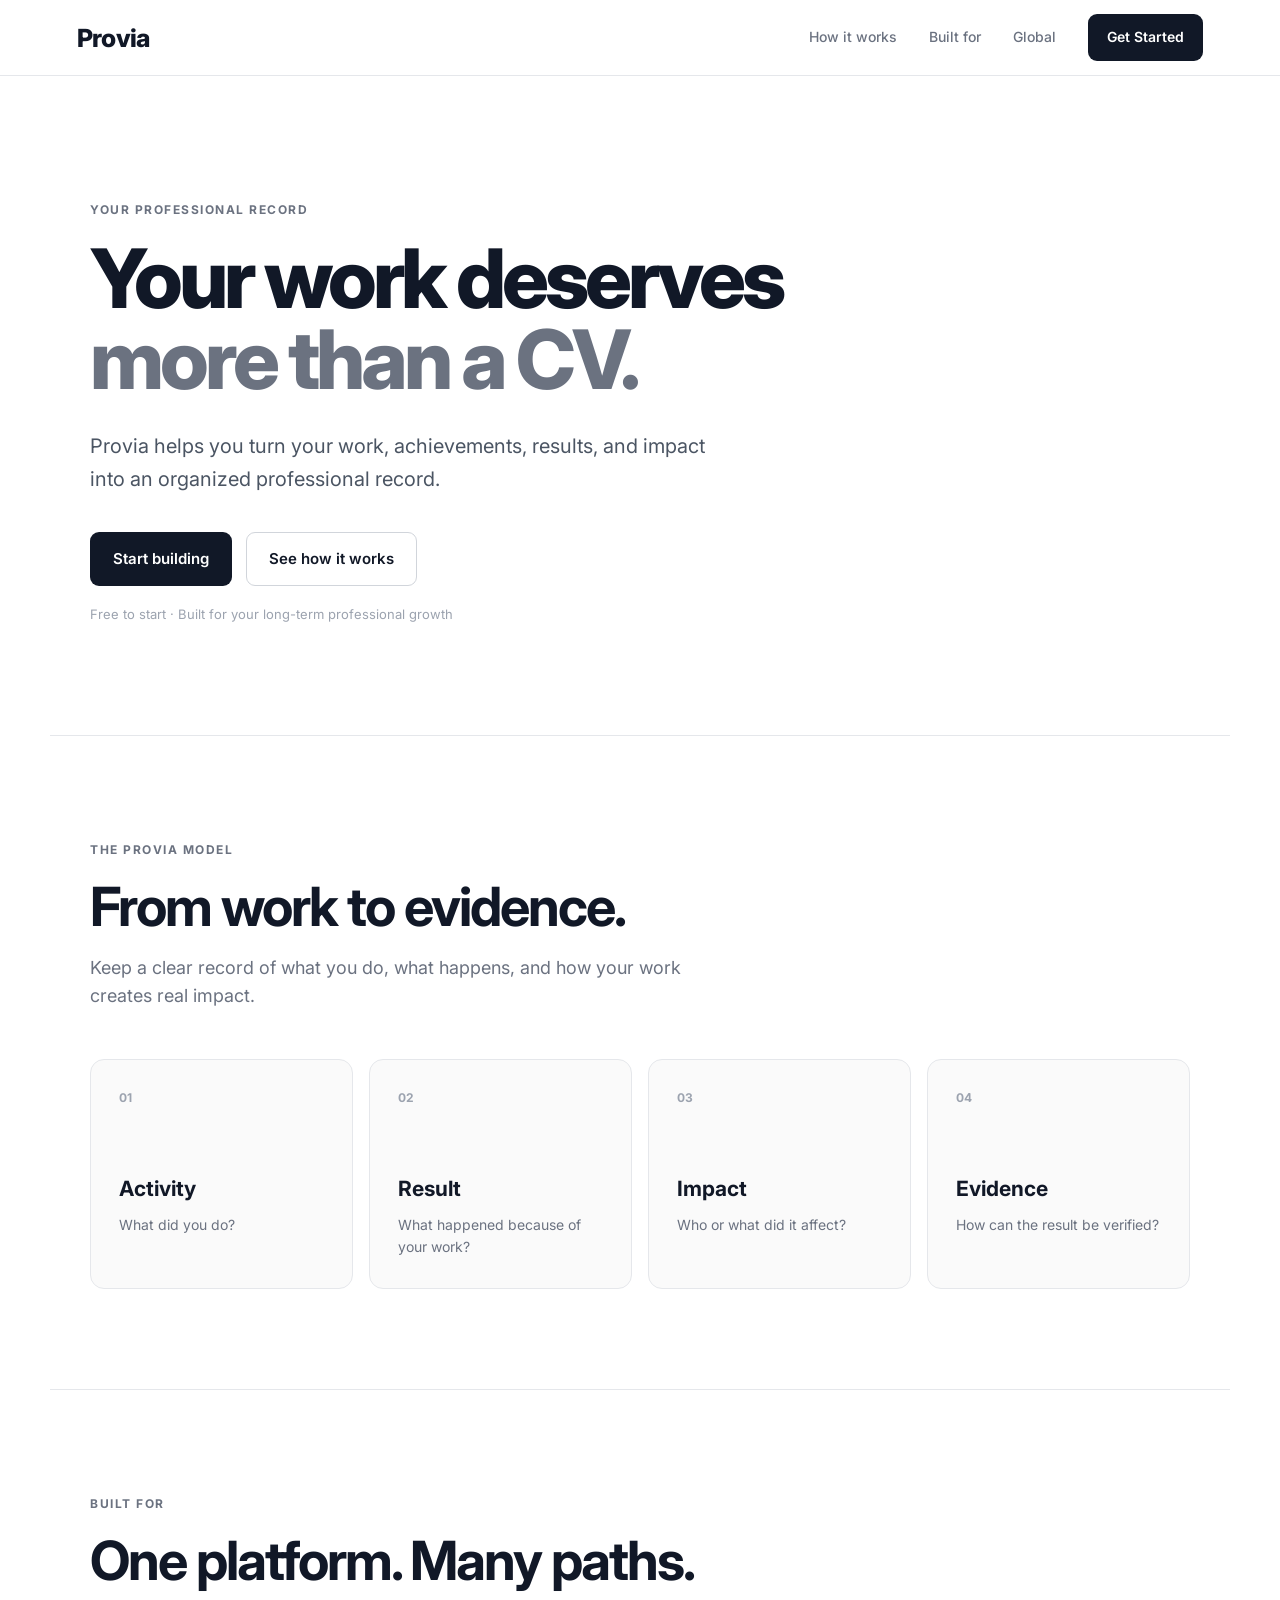
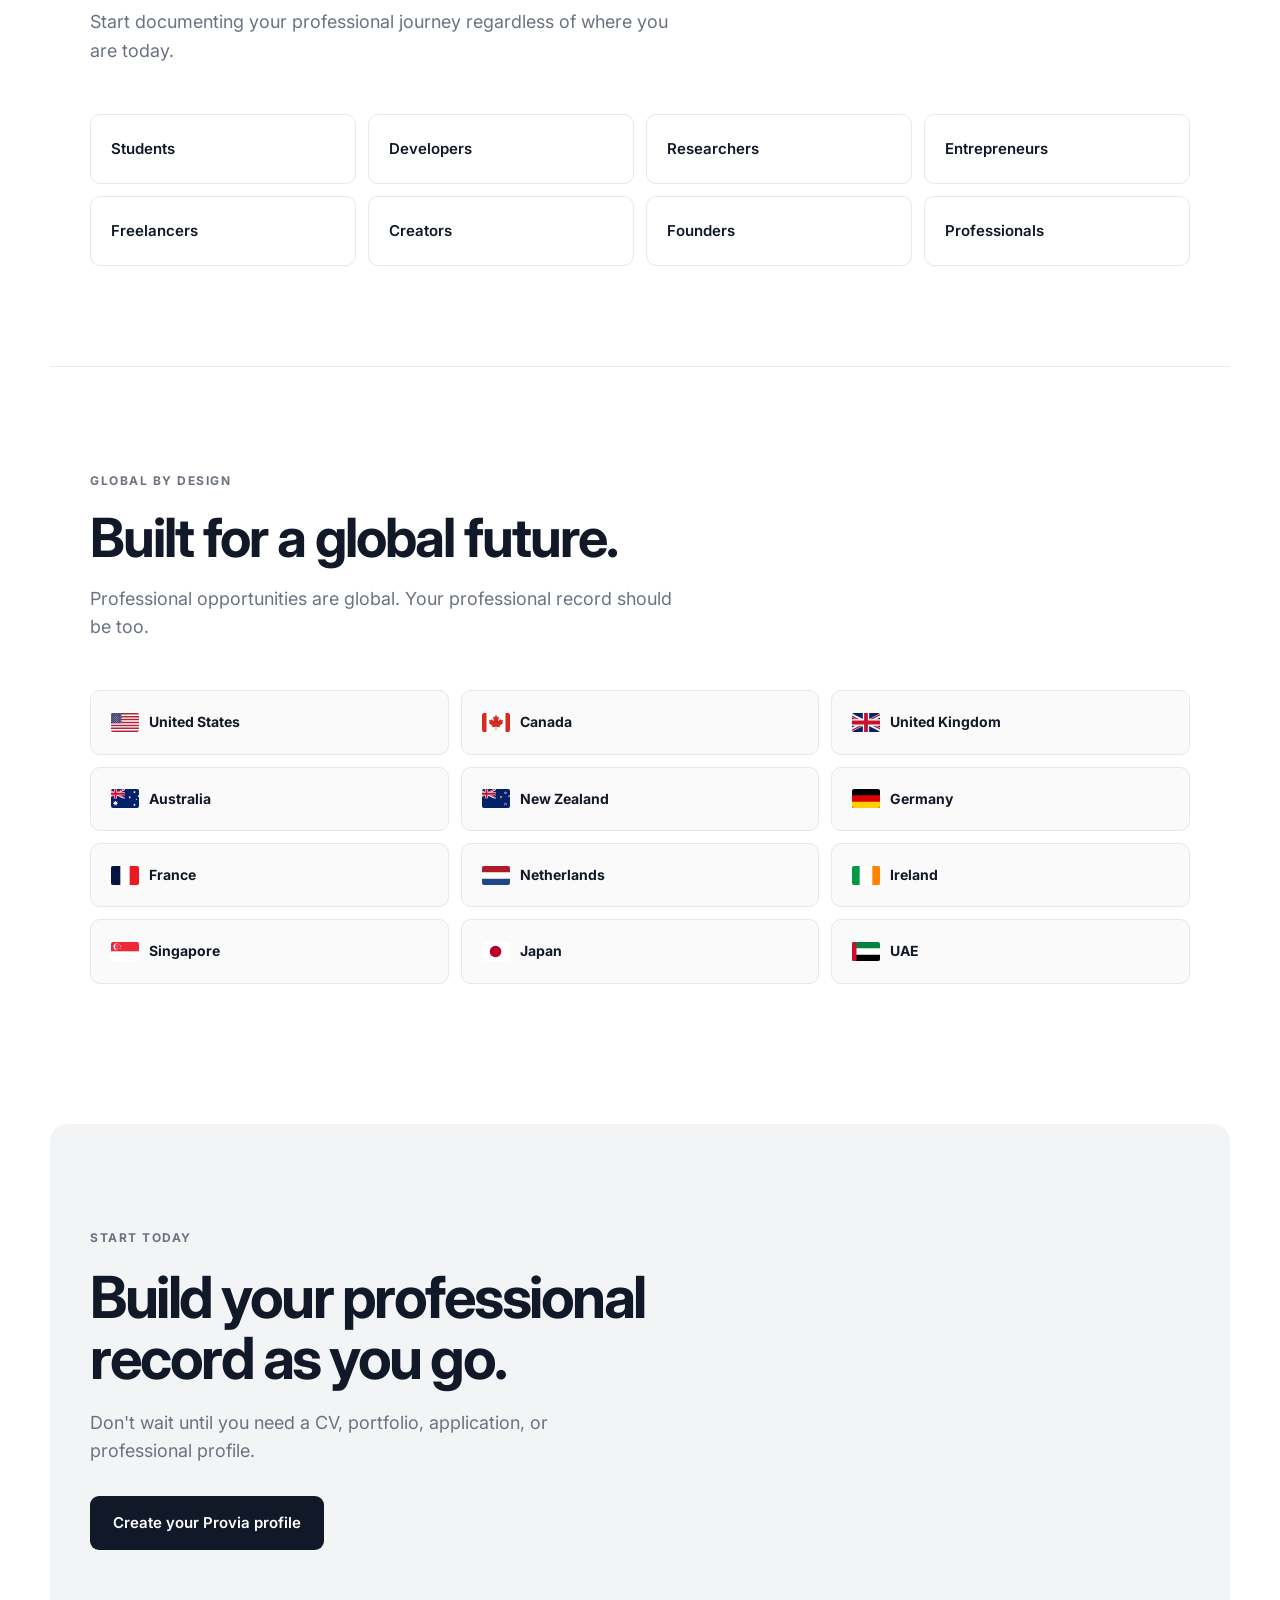
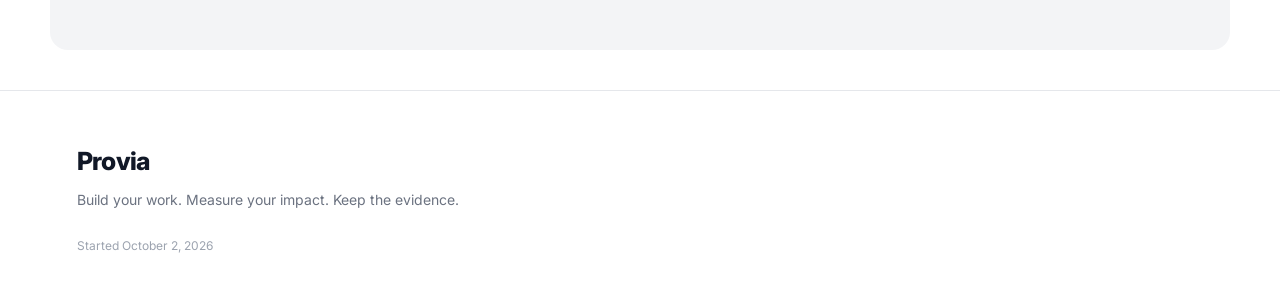
==== commit 5992aefb: "Improve country flags on Esurpy landing page Replaced emoji and simplified inline country flags with" ====
--- a/src/index.html
+++ b/src/index.html
@@ -121,62 +121,62 @@
             <div class="countries">
 
                 <div class="country">
-                    <span>🇺🇸</span>
+                    <img class="flag" src="assets/flags/us.svg" alt="">
                     <strong>United States</strong>
                 </div>
 
                 <div class="country">
-                    <span>🇨🇦</span>
+                    <img class="flag" src="assets/flags/ca.svg" alt="">
                     <strong>Canada</strong>
                 </div>
 
                 <div class="country">
-                    <span>🇬🇧</span>
+                    <img class="flag" src="assets/flags/gb.svg" alt="">
                     <strong>United Kingdom</strong>
                 </div>
 
                 <div class="country">
-                    <span>🇦🇺</span>
+                    <img class="flag" src="assets/flags/au.svg" alt="">
                     <strong>Australia</strong>
                 </div>
 
                 <div class="country">
-                    <span>🇳🇿</span>
+                    <img class="flag" src="assets/flags/nz.svg" alt="">
                     <strong>New Zealand</strong>
                 </div>
 
                 <div class="country">
-                    <span>🇩🇪</span>
+                    <img class="flag" src="assets/flags/de.svg" alt="">
                     <strong>Germany</strong>
                 </div>
 
                 <div class="country">
-                    <span>🇫🇷</span>
+                    <img class="flag" src="assets/flags/fr.svg" alt="">
                     <strong>France</strong>
                 </div>
 
                 <div class="country">
-                    <span>🇳🇱</span>
+                    <img class="flag" src="assets/flags/nl.svg" alt="">
                     <strong>Netherlands</strong>
                 </div>
 
                 <div class="country">
-                    <span>🇮🇪</span>
+                    <img class="flag" src="assets/flags/ie.svg" alt="">
                     <strong>Ireland</strong>
                 </div>
 
                 <div class="country">
-                    <span>🇸🇬</span>
+                    <img class="flag" src="assets/flags/sg.svg" alt="">
                     <strong>Singapore</strong>
                 </div>
 
                 <div class="country">
-                    <span>🇯🇵</span>
+                    <img class="flag" src="assets/flags/jp.svg" alt="">
                     <strong>Japan</strong>
                 </div>
 
                 <div class="country">
-                    <span>🇦🇪</span>
+                    <img class="flag" src="assets/flags/ae.svg" alt="">
                     <strong>UAE</strong>
                 </div>
 
--- a/src/style.css
+++ b/src/style.css
@@ -385,3 +385,19 @@
 }
 
 
+
+.country {
+    display: flex;
+    align-items: center;
+    gap: 10px;
+}
+
+.country .flag {
+    width: 28px;
+    height: 19px;
+    object-fit: cover;
+    flex: 0 0 28px;
+    display: block;
+    border-radius: 2px;
+}
+
